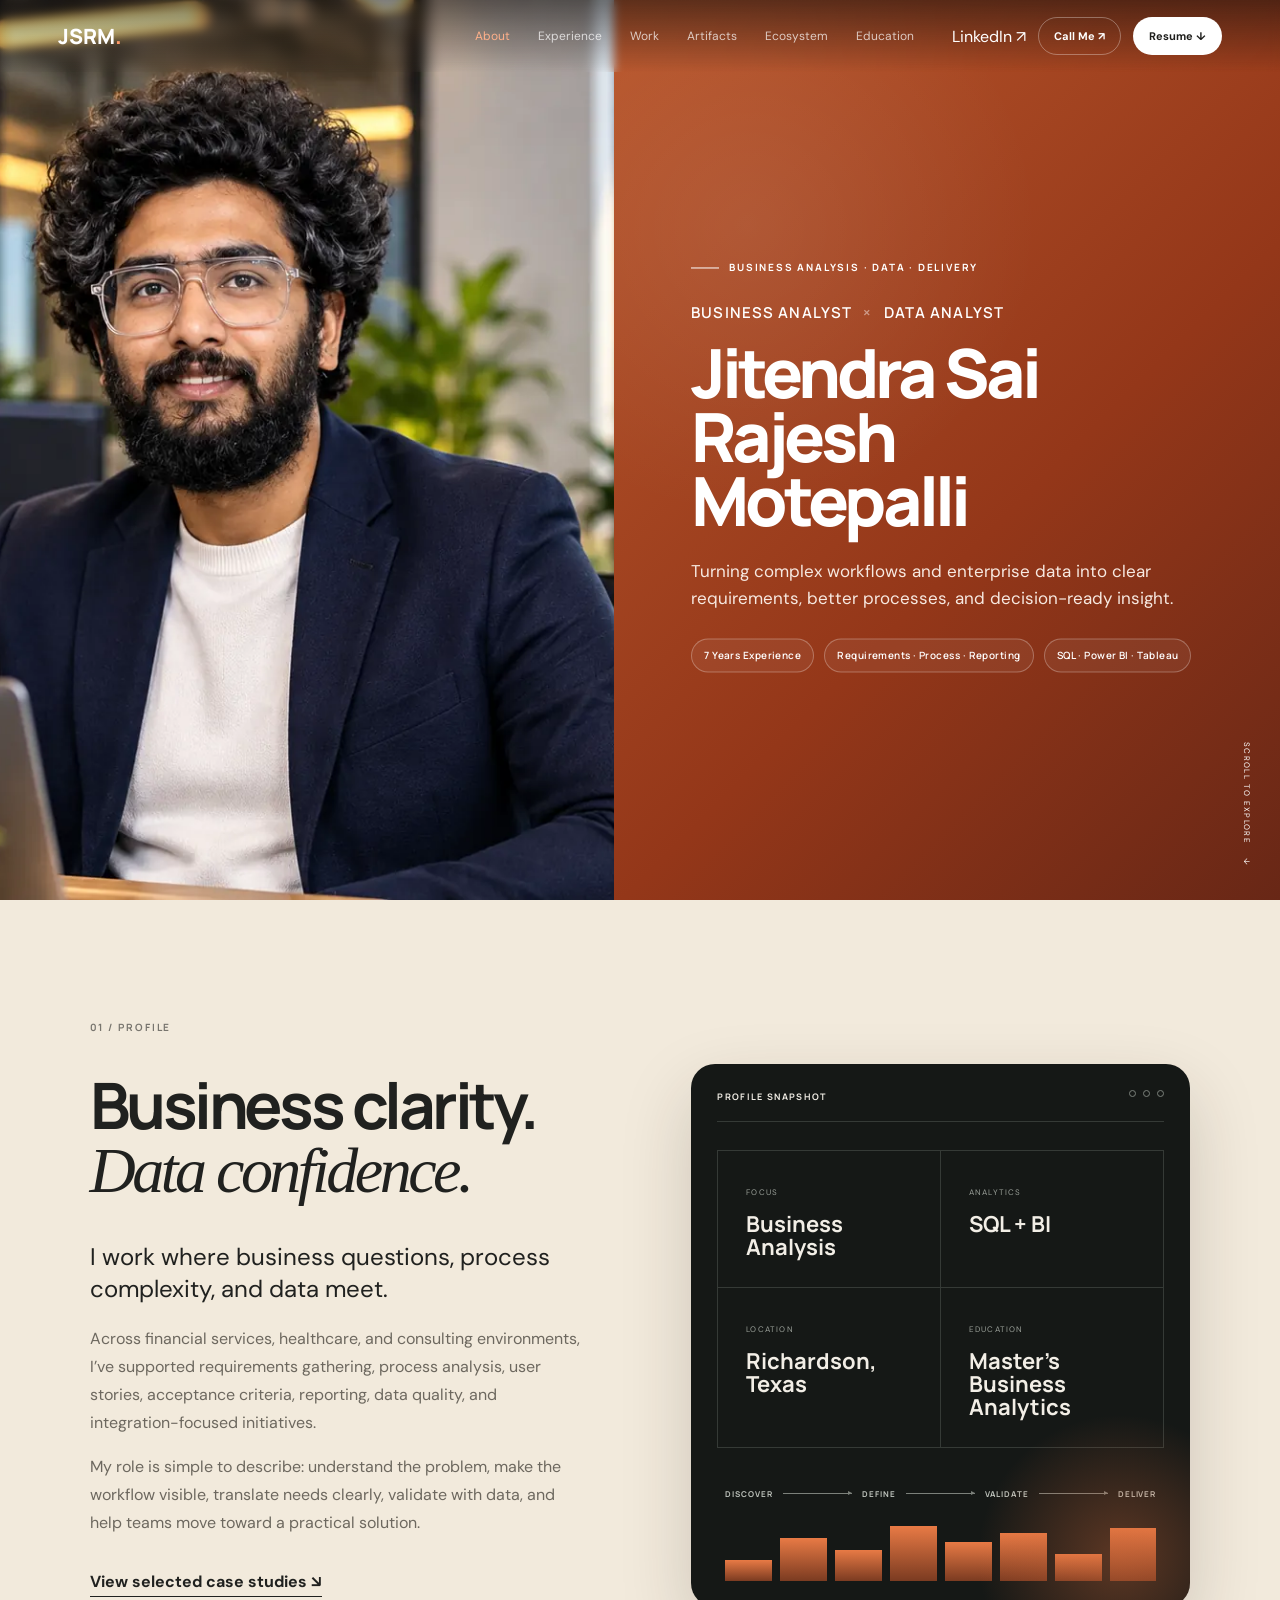
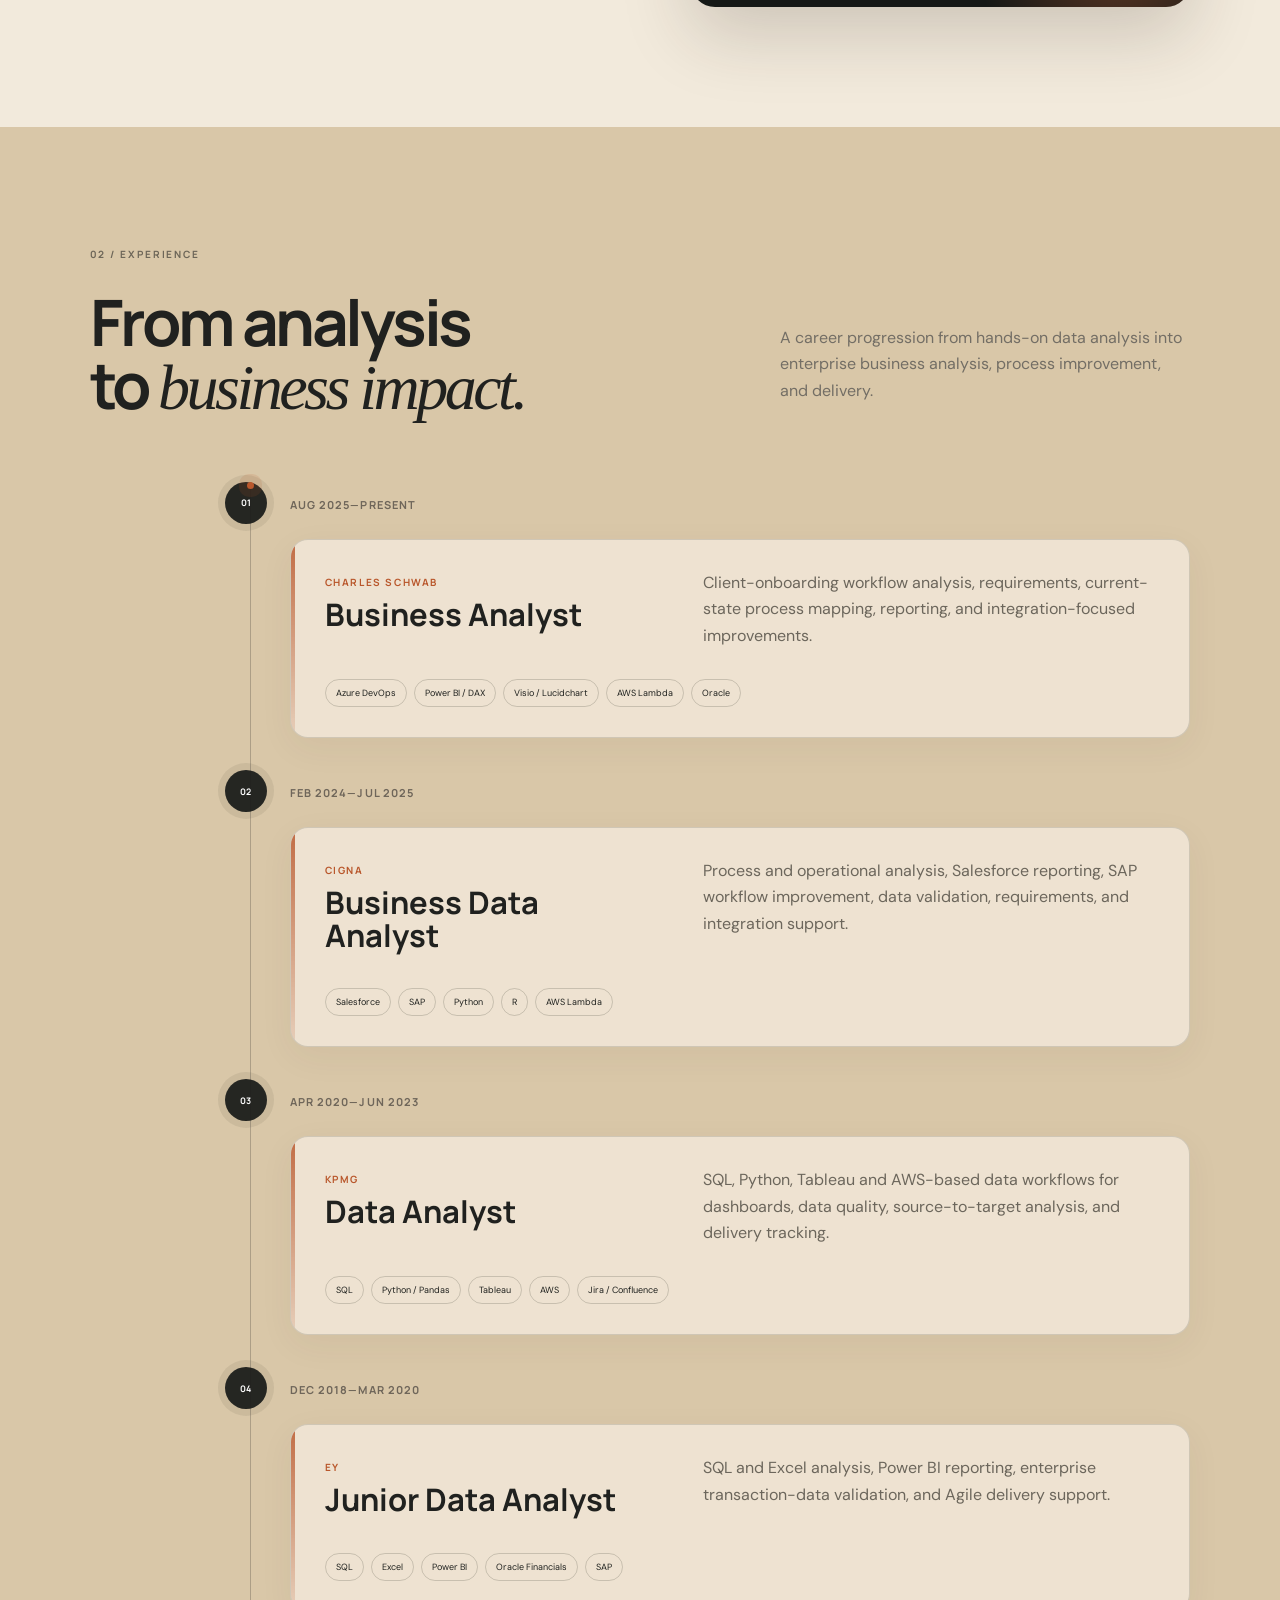
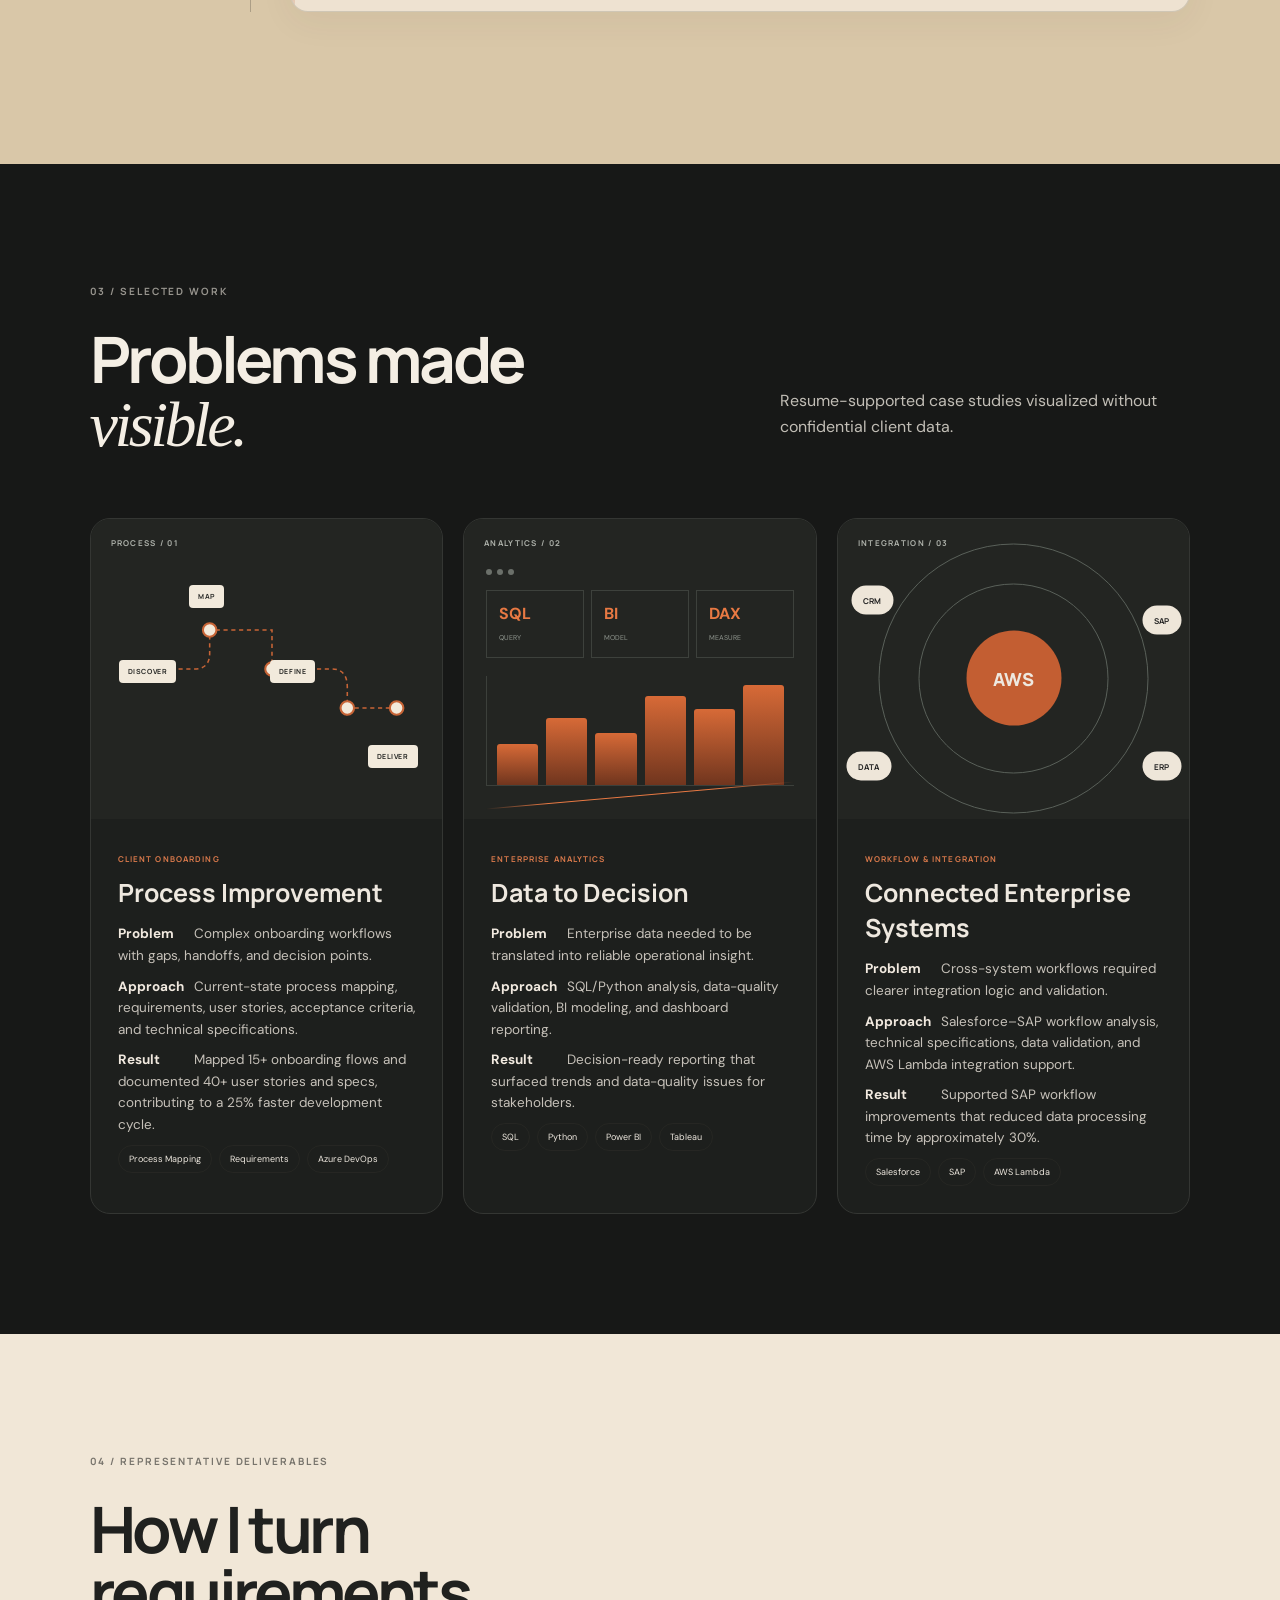
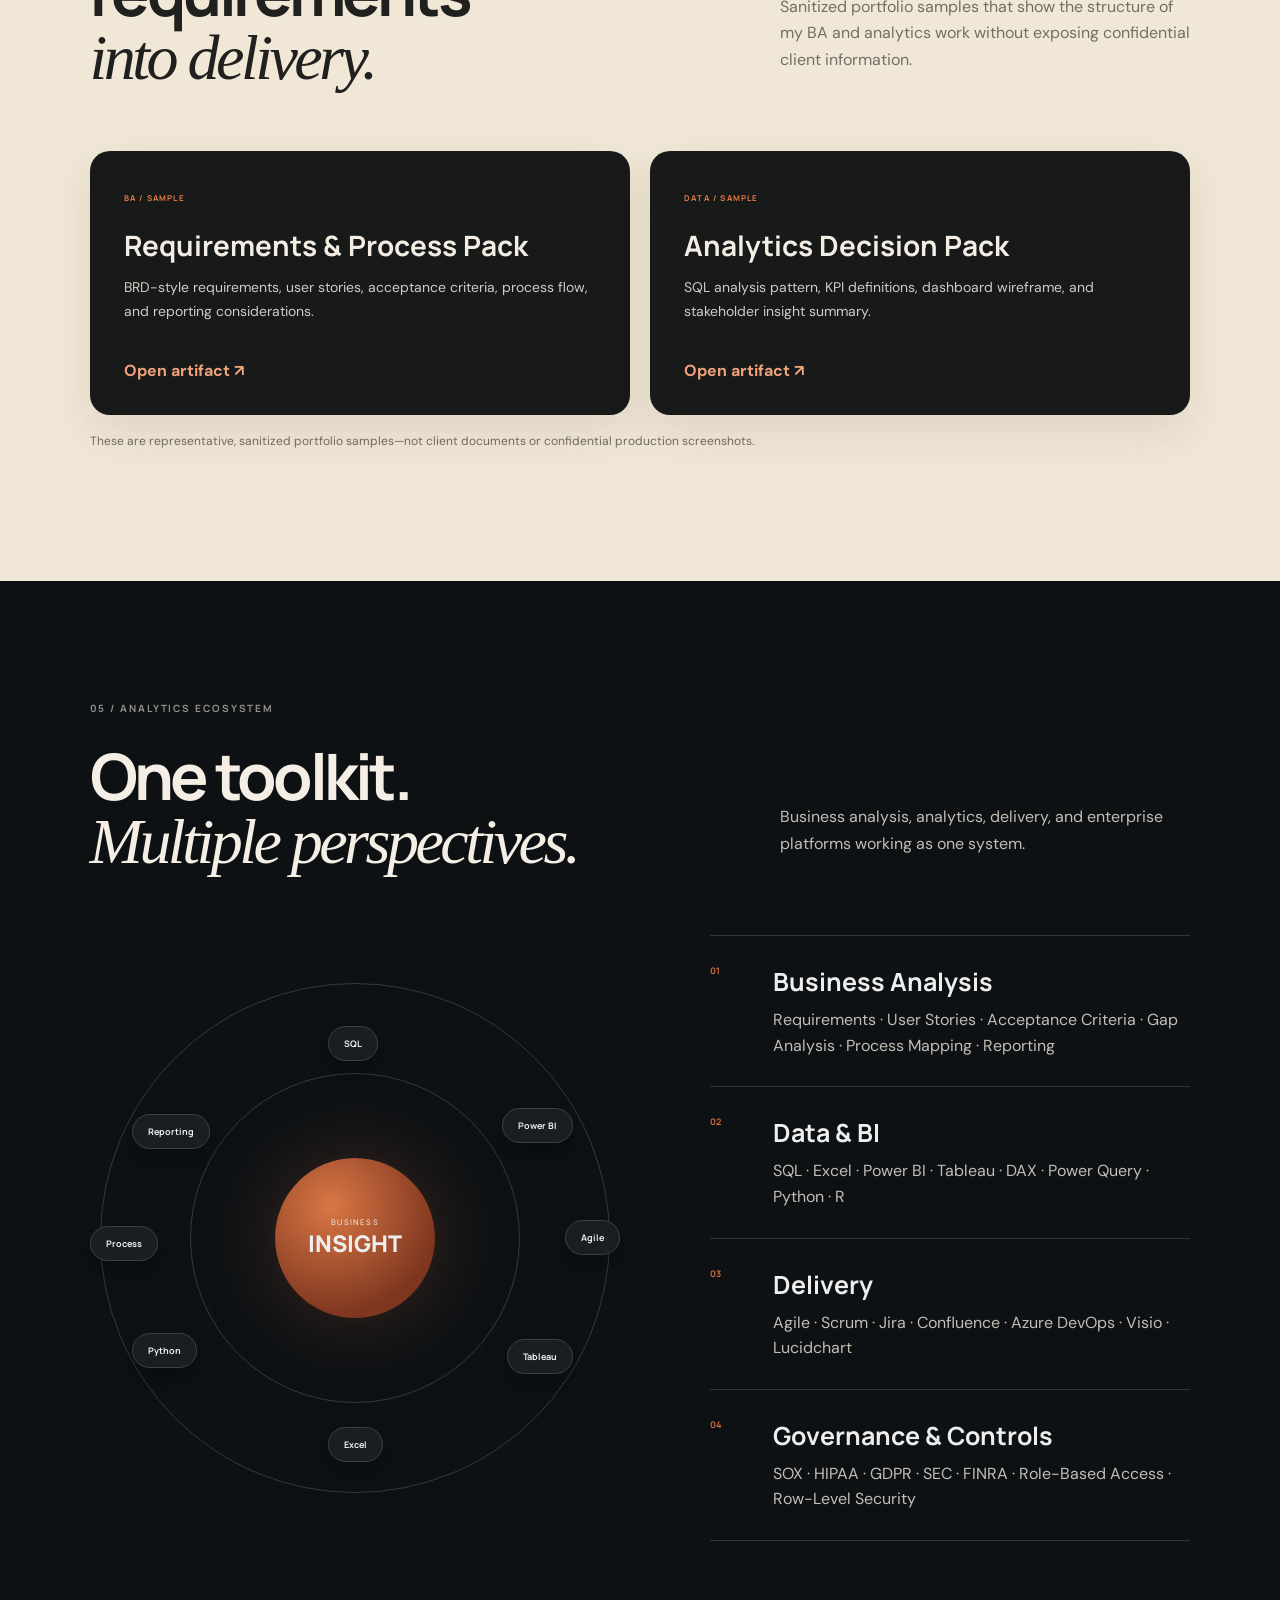
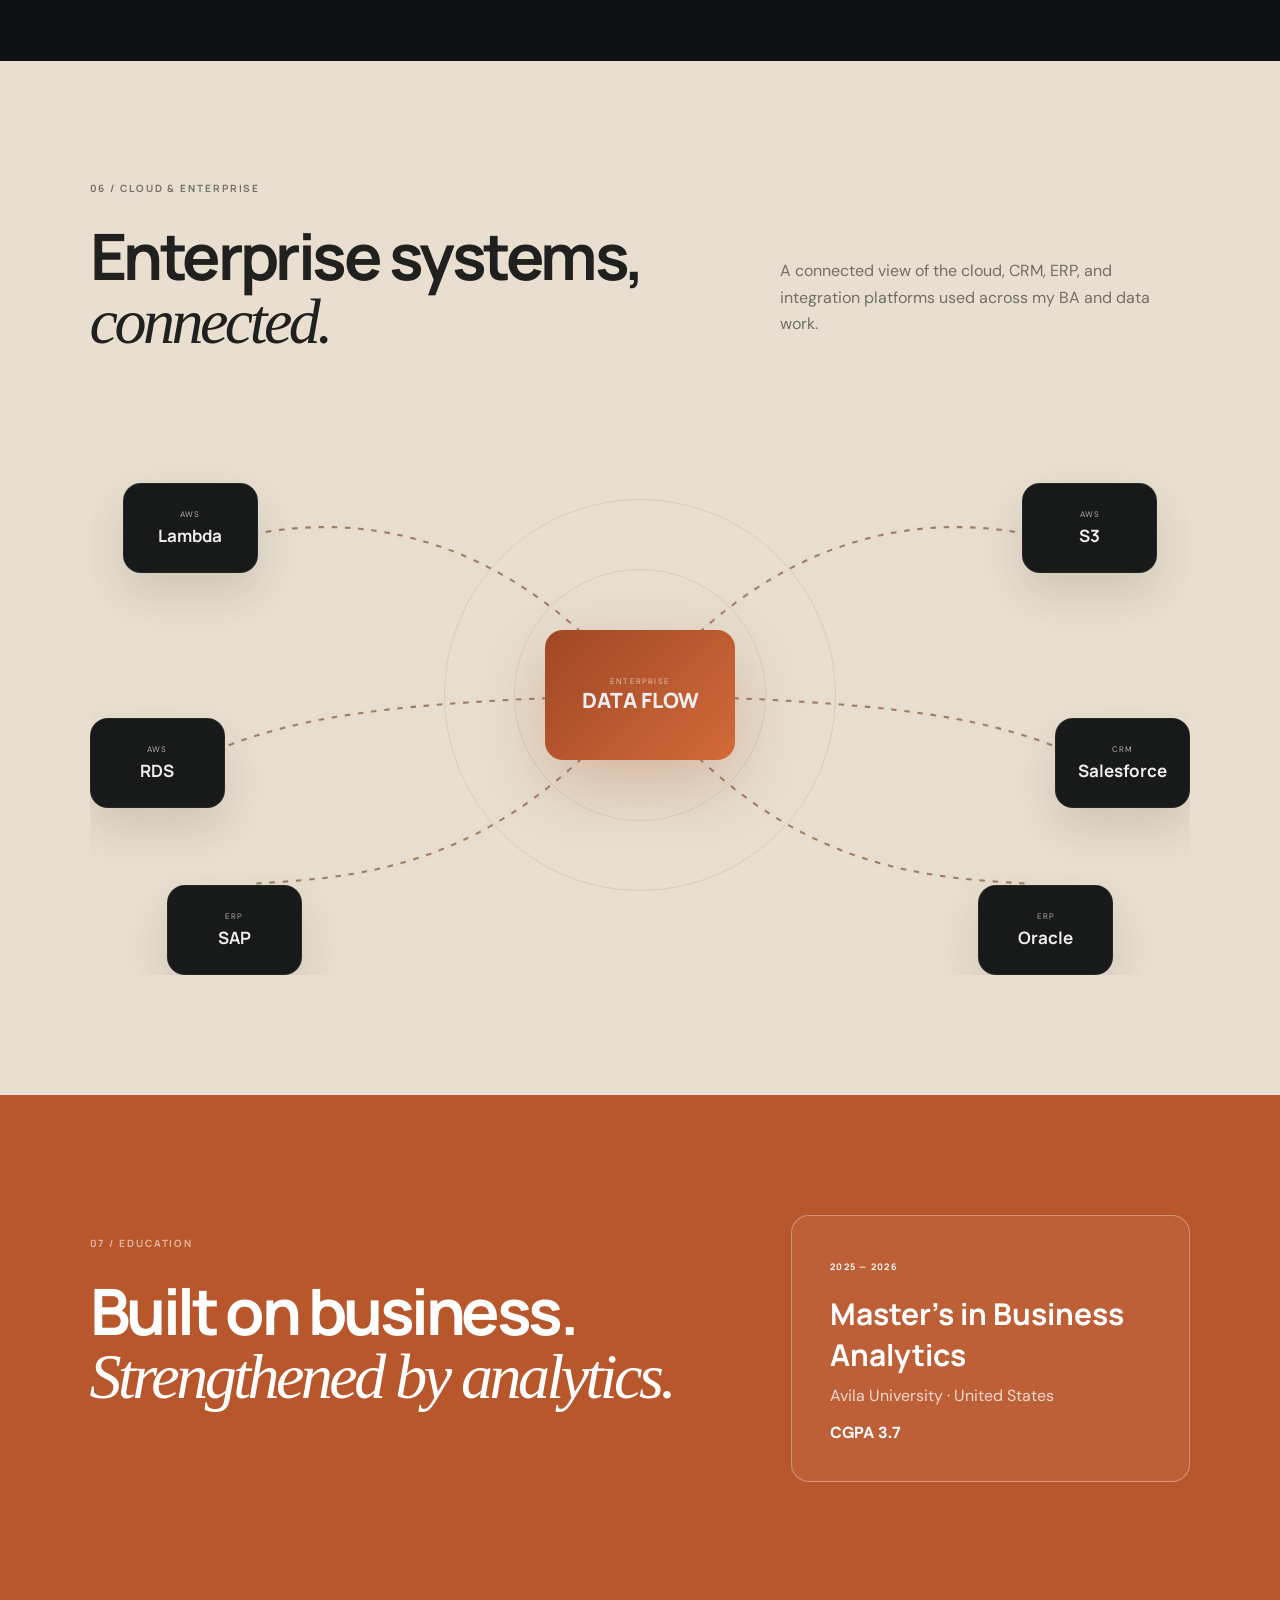
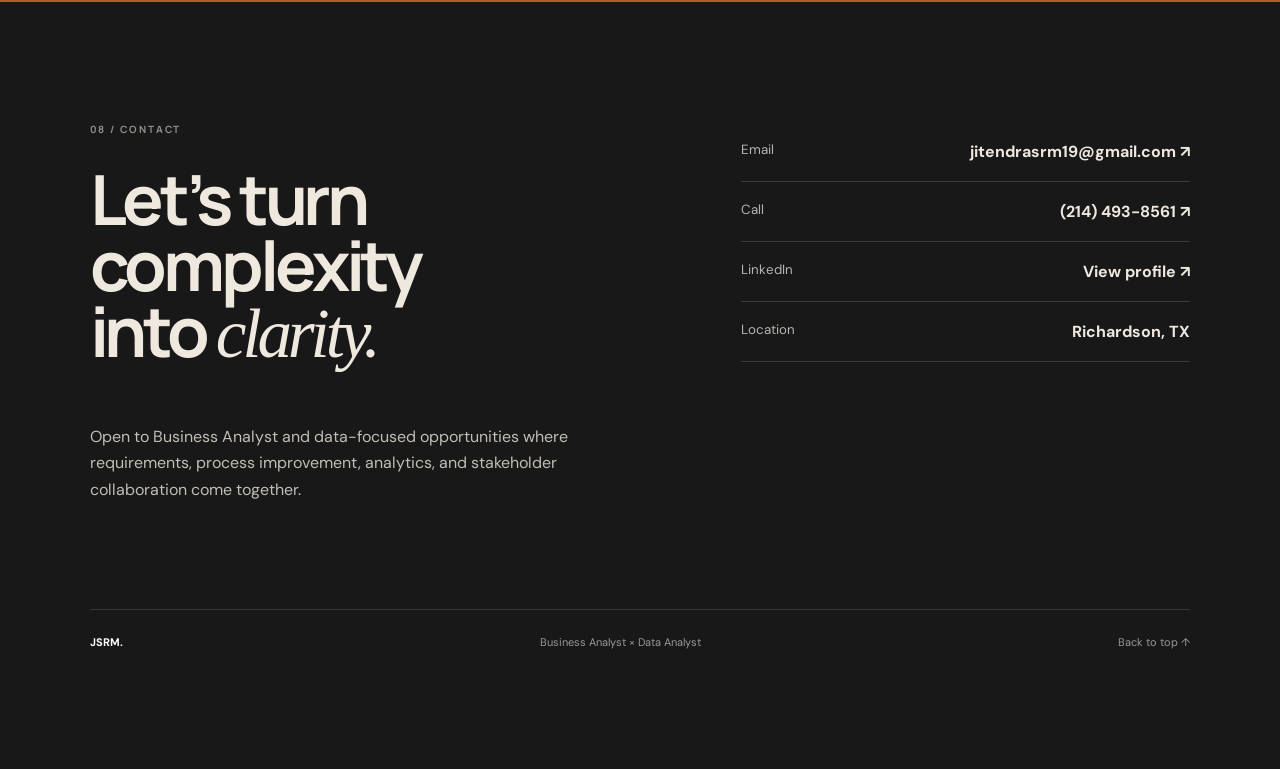
==== index.html @ 43ab3b0c "Add files via upload" ====
<!doctype html><html lang="en"><head><script>document.documentElement.classList.add('js')</script><meta charset="utf-8"><meta name="viewport" content="width=device-width,initial-scale=1"><title>Jitendra Sai Rajesh Motepalli | Business Analyst & Data Analyst</title><meta name="description" content="Portfolio of Jitendra Sai Rajesh Motepalli — Business Analyst and Data Analyst with 7 years across requirements, process improvement, SQL, Power BI and Tableau."><link rel="stylesheet" href="style.css">
  <meta property="og:title" content="Jitendra Sai Rajesh Motepalli | Business Analyst">
  <meta property="og:description" content="Business Analyst and Data Analyst: requirements, process improvement, SQL, Power BI, Tableau.">
  <meta property="og:image" content="hero.webp">
  <meta property="og:type" content="website">
  <meta name="twitter:card" content="summary_large_image">
  <meta name="twitter:title" content="Jitendra Sai Rajesh Motepalli | Business Analyst">
  <meta name="twitter:description" content="Business Analyst and Data Analyst: requirements, process improvement, SQL, Power BI, Tableau.">
  <meta name="twitter:image" content="hero.webp">
</head><body>
<div class="cursor-glow" aria-hidden="true"></div>
<header class="nav"><a class="brand" href="#home">JSRM<span>.</span></a><nav><a href="#about">About</a><a href="#experience">Experience</a><a href="#projects">Work</a><a href="#artifacts">Artifacts</a><a href="#ecosystem">Ecosystem</a><a href="#education">Education</a></nav><div class="nav-actions"><a class="linkedin-top" href="https://www.linkedin.com/in/jitendra-sai-rajesh-motepalli/" target="_blank" rel="noopener">LinkedIn ↗</a><a class="call" href="tel:+12144938561">Call Me ↗</a><a class="resume" href="Jitendra_Sai_Rajesh_Motepalli_Resume.pdf" download>Resume ↓</a></div></header>
<main>
<section id="home" class="hero">
  <div class="hero-photo" aria-hidden="true"></div>
  <div class="hero-panel" aria-hidden="true"></div>
  <div class="hero-content reveal">
    <div class="eyebrow"><i></i> BUSINESS ANALYSIS · DATA · DELIVERY</div>
    <p class="hero-role">Business Analyst <span>×</span> Data Analyst</p>
    <h1>Jitendra Sai Rajesh<br>Motepalli</h1>
    <p class="hero-intro">Turning complex workflows and enterprise data into clear requirements, better processes, and decision-ready insight.</p>
    <div class="hero-meta"><span>7 Years Experience</span><span>Requirements · Process · Reporting</span><span>SQL · Power BI · Tableau</span></div>
  </div>
  <div class="scroll-cue">SCROLL TO EXPLORE <span>↓</span></div>
</section>

<section id="about" class="about cream section-pad"><div class="section-kicker">01 / PROFILE</div><div class="about-grid">
 <div class="about-copy reveal"><h2>Business clarity.<br><em>Data confidence.</em></h2><p class="lead">I work where business questions, process complexity, and data meet.</p><p>Across financial services, healthcare, and consulting environments, I’ve supported requirements gathering, process analysis, user stories, acceptance criteria, reporting, data quality, and integration-focused initiatives.</p><p>My role is simple to describe: understand the problem, make the workflow visible, translate needs clearly, validate with data, and help teams move toward a practical solution.</p><a class="inline-link" href="#projects">View selected case studies ↘</a></div>
 <div class="profile-console reveal"><div class="console-top"><span>PROFILE SNAPSHOT</span><i></i><i></i><i></i></div><div class="console-grid"><div class="metric"><small>FOCUS</small><b>Business<br>Analysis</b></div><div class="metric"><small>ANALYTICS</small><b>SQL + BI</b></div><div class="metric"><small>LOCATION</small><b>Richardson,<br>Texas</b></div><div class="metric"><small>EDUCATION</small><b>Master’s<br>Business Analytics</b></div></div><div class="mini-flow"><span>DISCOVER</span><i></i><span>DEFINE</span><i></i><span>VALIDATE</span><i></i><span>DELIVER</span></div><div class="signal"><b></b><b></b><b></b><b></b><b></b><b></b><b></b><b></b></div></div>
 </div></section>

<section id="experience" class="experience sand section-pad"><div class="section-head reveal"><div><div class="section-kicker">02 / EXPERIENCE</div><h2>From analysis<br>to <em>business impact.</em></h2></div><p>A career progression from hands-on data analysis into enterprise business analysis, process improvement, and delivery.</p></div>
 <div class="journey"><div class="journey-line"><span class="pulse"></span></div>
 <article class="exp reveal"><div class="exp-dot">01</div><div class="exp-year">AUG 2025—PRESENT</div><div class="exp-card"><div><small>CHARLES SCHWAB</small><h3>Business Analyst</h3></div><p>Client-onboarding workflow analysis, requirements, current-state process mapping, reporting, and integration-focused improvements.</p><div class="tags"><span>Azure DevOps</span><span>Power BI / DAX</span><span>Visio / Lucidchart</span><span>AWS Lambda</span><span>Oracle</span></div></div></article>
 <article class="exp reveal"><div class="exp-dot">02</div><div class="exp-year">FEB 2024—JUL 2025</div><div class="exp-card"><div><small>CIGNA</small><h3>Business Data Analyst</h3></div><p>Process and operational analysis, Salesforce reporting, SAP workflow improvement, data validation, requirements, and integration support.</p><div class="tags"><span>Salesforce</span><span>SAP</span><span>Python</span><span>R</span><span>AWS Lambda</span></div></div></article>
 <article class="exp reveal"><div class="exp-dot">03</div><div class="exp-year">APR 2020—JUN 2023</div><div class="exp-card"><div><small>KPMG</small><h3>Data Analyst</h3></div><p>SQL, Python, Tableau and AWS-based data workflows for dashboards, data quality, source-to-target analysis, and delivery tracking.</p><div class="tags"><span>SQL</span><span>Python / Pandas</span><span>Tableau</span><span>AWS</span><span>Jira / Confluence</span></div></div></article>
 <article class="exp reveal"><div class="exp-dot">04</div><div class="exp-year">DEC 2018—MAR 2020</div><div class="exp-card"><div><small>EY</small><h3>Junior Data Analyst</h3></div><p>SQL and Excel analysis, Power BI reporting, enterprise transaction-data validation, and Agile delivery support.</p><div class="tags"><span>SQL</span><span>Excel</span><span>Power BI</span><span>Oracle Financials</span><span>SAP</span></div></div></article>
 </div></section>

<section id="projects" class="projects charcoal section-pad"><div class="section-head light reveal"><div><div class="section-kicker">03 / SELECTED WORK</div><h2>Problems made<br><em>visible.</em></h2></div><p>Resume-supported case studies visualized without confidential client data.</p></div>
 <div class="project-grid">
 <article class="project reveal"><div class="project-visual process-viz"><div class="viz-label">PROCESS / 01</div><svg viewBox="0 0 600 300" aria-hidden="true"><path class="path" d="M55 150 H160 Q190 150 190 120 V75 H310 V150 H425 Q455 150 455 185 V225 H550"/><circle cx="55" cy="150" r="13"/><circle cx="190" cy="75" r="13"/><circle cx="310" cy="150" r="13"/><circle cx="455" cy="225" r="13"/><circle cx="550" cy="225" r="13"/></svg><div class="viz-chip c1">DISCOVER</div><div class="viz-chip c2">MAP</div><div class="viz-chip c3">DEFINE</div><div class="viz-chip c4">DELIVER</div></div><div class="project-body"><small>CLIENT ONBOARDING</small><h3>Process Improvement</h3><div class="case-structure"><p><b>Problem</b> Complex onboarding workflows with gaps, handoffs, and decision points.</p><p><b>Approach</b> Current-state process mapping, requirements, user stories, acceptance criteria, and technical specifications.</p><p><b>Result</b> Mapped 15+ onboarding flows and documented 40+ user stories and specs, contributing to a 25% faster development cycle.</p></div><div class="tags"><span>Process Mapping</span><span>Requirements</span><span>Azure DevOps</span></div></div></article>
 <article class="project reveal"><div class="project-visual dashboard-viz"><div class="viz-label">ANALYTICS / 02</div><div class="dash-head"><i></i><i></i><i></i></div><div class="dash-kpis"><span><b>SQL</b><small>QUERY</small></span><span><b>BI</b><small>MODEL</small></span><span><b>DAX</b><small>MEASURE</small></span></div><div class="chart"><b style="--h:38%"></b><b style="--h:62%"></b><b style="--h:48%"></b><b style="--h:82%"></b><b style="--h:70%"></b><b style="--h:92%"></b></div><div class="spark"><i></i></div></div><div class="project-body"><small>ENTERPRISE ANALYTICS</small><h3>Data to Decision</h3><div class="case-structure"><p><b>Problem</b> Enterprise data needed to be translated into reliable operational insight.</p><p><b>Approach</b> SQL/Python analysis, data-quality validation, BI modeling, and dashboard reporting.</p><p><b>Result</b> Decision-ready reporting that surfaced trends and data-quality issues for stakeholders.</p></div><div class="tags"><span>SQL</span><span>Python</span><span>Power BI</span><span>Tableau</span></div></div></article>
 <article class="project reveal"><div class="project-visual integration-viz"><div class="viz-label">INTEGRATION / 03</div><div class="hub"><b>AWS</b><span class="node n1">CRM</span><span class="node n2">SAP</span><span class="node n3">DATA</span><span class="node n4">ERP</span><i class="ring r1"></i><i class="ring r2"></i></div></div><div class="project-body"><small>WORKFLOW & INTEGRATION</small><h3>Connected Enterprise Systems</h3><div class="case-structure"><p><b>Problem</b> Cross-system workflows required clearer integration logic and validation.</p><p><b>Approach</b> Salesforce–SAP workflow analysis, technical specifications, data validation, and AWS Lambda integration support.</p><p><b>Result</b> Supported SAP workflow improvements that reduced data processing time by approximately 30%.</p></div><div class="tags"><span>Salesforce</span><span>SAP</span><span>AWS Lambda</span></div></div></article>
 </div></section>

<section id="artifacts" class="artifacts cream section-pad"><div class="section-head reveal"><div><div class="section-kicker">04 / REPRESENTATIVE DELIVERABLES</div><h2>How I turn requirements<br><em>into delivery.</em></h2></div><p>Sanitized portfolio samples that show the structure of my BA and analytics work without exposing confidential client information.</p></div><div class="artifact-grid"><a class="artifact-card reveal" href="artifacts/ba-deliverables.html"><span>BA / SAMPLE</span><h3>Requirements & Process Pack</h3><p>BRD-style requirements, user stories, acceptance criteria, process flow, and reporting considerations.</p><b>Open artifact ↗</b></a><a class="artifact-card reveal" href="artifacts/analytics-deliverable.html"><span>DATA / SAMPLE</span><h3>Analytics Decision Pack</h3><p>SQL analysis pattern, KPI definitions, dashboard wireframe, and stakeholder insight summary.</p><b>Open artifact ↗</b></a></div><p class="artifact-note reveal">These are representative, sanitized portfolio samples—not client documents or confidential production screenshots.</p></section>
<section id="ecosystem" class="ecosystem ink section-pad"><div class="section-head light reveal"><div><div class="section-kicker">05 / ANALYTICS ECOSYSTEM</div><h2>One toolkit.<br><em>Multiple perspectives.</em></h2></div><p>Business analysis, analytics, delivery, and enterprise platforms working as one system.</p></div>
 <div class="ecosystem-grid"><div class="skill-orbit reveal"><div class="core"><small>BUSINESS</small><b>INSIGHT</b></div><div class="orbit-ring ring-one"></div><div class="orbit-ring ring-two"></div><span class="orb o1">SQL</span><span class="orb o2">Power BI</span><span class="orb o3">Tableau</span><span class="orb o4">Excel</span><span class="orb o5">Python</span><span class="orb o6">Reporting</span><span class="orb o7">Agile</span><span class="orb o8">Process</span></div>
 <div class="capability-stack reveal"><article><span>01</span><div><h3>Business Analysis</h3><p>Requirements · User Stories · Acceptance Criteria · Gap Analysis · Process Mapping · Reporting</p></div></article><article><span>02</span><div><h3>Data & BI</h3><p>SQL · Excel · Power BI · Tableau · DAX · Power Query · Python · R</p></div></article><article><span>03</span><div><h3>Delivery</h3><p>Agile · Scrum · Jira · Confluence · Azure DevOps · Visio · Lucidchart</p></div></article><article><span>04</span><div><h3>Governance & Controls</h3><p>SOX · HIPAA · GDPR · SEC · FINRA · Role-Based Access · Row-Level Security</p></div></article></div></div>
 </section>

<section class="cloud section-pad"><div class="section-head reveal"><div><div class="section-kicker">06 / CLOUD & ENTERPRISE</div><h2>Enterprise systems,<br><em>connected.</em></h2></div><p>A connected view of the cloud, CRM, ERP, and integration platforms used across my BA and data work.</p></div><div class="cloud-map reveal"><div class="cloud-core"><span>ENTERPRISE</span><b>DATA FLOW</b></div><div class="cloud-node cn1"><small>AWS</small><b>Lambda</b></div><div class="cloud-node cn2"><small>AWS</small><b>S3</b></div><div class="cloud-node cn3"><small>AWS</small><b>RDS</b></div><div class="cloud-node cn4"><small>CRM</small><b>Salesforce</b></div><div class="cloud-node cn5"><small>ERP</small><b>SAP</b></div><div class="cloud-node cn6"><small>ERP</small><b>Oracle</b></div><svg viewBox="0 0 1000 430" preserveAspectRatio="none"><path d="M500 215 C370 80 220 70 110 100"/><path d="M500 215 C630 80 780 70 890 100"/><path d="M500 215 C280 220 170 230 85 270"/><path d="M500 215 C720 220 830 230 915 270"/><path d="M500 215 C370 350 245 355 145 360"/><path d="M500 215 C630 350 755 355 855 360"/></svg></div></section>

<section id="education" class="education rust section-pad"><div class="edu-grid reveal"><div><div class="section-kicker">07 / EDUCATION</div><h2>Built on business.<br><em>Strengthened by analytics.</em></h2></div><div class="edu-card"><span>2025 — 2026</span><h3>Master’s in Business Analytics</h3><p>Avila University · United States</p><b>CGPA 3.7</b></div></div></section>
<section id="contact" class="contact charcoal section-pad"><div class="contact-grid reveal"><div><div class="section-kicker">08 / CONTACT</div><h2>Let’s turn complexity<br>into <em>clarity.</em></h2><p>Open to Business Analyst and data-focused opportunities where requirements, process improvement, analytics, and stakeholder collaboration come together.</p></div><div class="contact-links"><a href="mailto:jitendrasrm19@gmail.com"><small>Email</small><span>jitendrasrm19@gmail.com ↗</span></a><a href="tel:+12144938561"><small>Call</small><span>(214) 493-8561 ↗</span></a><a href="https://www.linkedin.com/in/jitendra-sai-rajesh-motepalli/" target="_blank" rel="noopener"><small>LinkedIn</small><span>View profile ↗</span></a><div><small>Location</small><span>Richardson, TX</span></div></div></div><footer><b>JSRM.</b><span>Business Analyst × Data Analyst</span><a href="#home">Back to top ↑</a></footer></section>
</main><script src="script.js"></script></body></html>
---- style.css ----
@import url('https://fonts.googleapis.com/css2?family=DM+Sans:wght@400;500;600;700&family=Manrope:wght@400;500;600;700;800&display=swap');
:root{--rust:#b9572c;--rust2:#d36a3a;--cream:#f2eadc;--sand:#d9c7a8;--char:#171817;--ink:#0d1114;--text:#20211f;--muted:#6f6b64;--line:rgba(32,33,31,.18);--mx:50vw;--my:50vh;--sy:0px}*{box-sizing:border-box}html{scroll-behavior:smooth}body{margin:0;font-family:'DM Sans',sans-serif;background:var(--cream);color:var(--text);overflow-x:hidden}a{color:inherit;text-decoration:none}h1,h2,h3,p{margin-top:0}em{font-family:Georgia,serif;font-weight:400}.nav{position:fixed;z-index:100;left:0;right:0;top:0;height:72px;padding:0 4.5vw;display:flex;align-items:center;gap:38px;color:#fff;background:linear-gradient(180deg,rgba(10,10,10,.52),transparent);backdrop-filter:blur(5px)}.brand{font:800 21px Manrope}.brand span{color:#ff9a69}.nav nav{display:flex;gap:28px;margin-left:auto}.nav nav a{font-size:12px;opacity:.72;transition:.25s}.nav nav a:hover,.nav nav a.active{opacity:1;color:#ffb08a}.nav-actions{display:flex;align-items:center;gap:12px}.call,.resume{font-size:11px;font-weight:700;padding:11px 15px;border:1px solid rgba(255,255,255,.32);border-radius:99px}.resume{background:#fff;color:#1d1d1b}.section-pad{padding:120px 7vw}.section-kicker{font:700 10px Manrope;letter-spacing:.19em;margin-bottom:30px;opacity:.58}.section-head{display:flex;justify-content:space-between;align-items:flex-end;gap:40px;margin-bottom:62px}.section-head h2,.about h2{font:700 clamp(42px,5vw,76px)/.98 Manrope;letter-spacing:-.055em;margin:0}.section-head>p{max-width:410px;color:#736e65;line-height:1.65}.section-head.light{color:#f4eee4}.section-head.light>p{color:#a9a49d}.reveal{opacity:1;transform:none}.js .reveal{opacity:0;transform:translateY(32px);transition:opacity .8s ease,transform .8s cubic-bezier(.2,.7,.2,1)}.js .reveal.show{opacity:1;transform:none}
.hero{min-height:100vh;position:relative;color:#fff;display:flex;align-items:center;overflow:hidden;background:#2a1710}.hero-bg{position:absolute;inset:0;background:url('hero.webp') center 23%/cover no-repeat;transform:scale(1.035) translateY(calc(var(--sy)*.035));will-change:transform}.hero-overlay{position:absolute;inset:0;background:linear-gradient(90deg,rgba(91,37,16,.93) 0%,rgba(167,73,35,.72) 37%,rgba(23,20,18,.14) 70%,rgba(15,15,14,.18) 100%),linear-gradient(0deg,rgba(17,14,12,.72),transparent 52%)}.grid-lines{position:absolute;inset:0;opacity:.15;background-image:linear-gradient(rgba(255,255,255,.22) 1px,transparent 1px),linear-gradient(90deg,rgba(255,255,255,.22) 1px,transparent 1px);background-size:80px 80px;mask-image:linear-gradient(90deg,#000,transparent 72%)}.hero-content{position:relative;z-index:3;width:min(900px,72vw);margin-left:7vw;padding-top:54px}.eyebrow{font:700 10px Manrope;letter-spacing:.18em;display:flex;align-items:center;gap:10px;margin-bottom:30px}.eyebrow i{width:28px;height:1px;background:#fff}.hero-role{font:600 14px Manrope;letter-spacing:.08em;text-transform:uppercase;margin-bottom:13px}.hero-role span{opacity:.45;margin:0 7px}.hero h1{font:800 clamp(64px,7.4vw,132px)/.84 Manrope;letter-spacing:-.07em;margin:0 0 28px;text-shadow:0 15px 50px rgba(0,0,0,.22)}.hero h1 em{color:#ffd7bf}.hero-intro{max-width:660px;font-size:17px;line-height:1.6;color:#f4e8df}.hero-proof{position:absolute;z-index:5;left:7vw;bottom:38px;display:flex;gap:0;border-top:1px solid rgba(255,255,255,.28)}.hero-proof>div{min-width:185px;padding:17px 26px 0 0;margin-right:28px;border-right:1px solid rgba(255,255,255,.18)}.hero-proof strong{font:700 29px Manrope;display:block}.hero-proof small{font-size:8px;letter-spacing:.12em;opacity:.7}.scroll-cue{position:absolute;right:4vw;bottom:38px;font-size:8px;letter-spacing:.17em;z-index:5;writing-mode:vertical-rl}.scroll-cue span{margin-top:10px}.data-orbit{position:absolute;z-index:2;border:1px solid rgba(255,255,255,.22);border-radius:50%;animation:spin 18s linear infinite}.data-orbit span{position:absolute;left:50%;top:50%;transform:translate(-50%,-50%);font:700 10px Manrope;letter-spacing:.16em}.data-orbit i{position:absolute;width:7px;height:7px;background:#fff;border-radius:50%;box-shadow:0 0 18px #fff}.orbit-a{width:250px;height:250px;right:5vw;top:19%}.orbit-a i:nth-of-type(1){left:22px;top:70px}.orbit-a i:nth-of-type(2){right:25px;bottom:56px}.orbit-a i:nth-of-type(3){left:120px;top:-4px}.orbit-b{width:130px;height:130px;right:18vw;bottom:17%;animation-direction:reverse;animation-duration:12s}.orbit-b i:nth-of-type(1){left:-3px;top:62px}.orbit-b i:nth-of-type(2){right:8px;top:20px}@keyframes spin{to{transform:rotate(360deg)}}
.cream{background:var(--cream)}.about-grid{display:grid;grid-template-columns:1fr 1fr;gap:8vw;align-items:center}.about-copy .lead{font-size:24px;line-height:1.35;margin:38px 0 20px}.about-copy>p:not(.lead){color:#6d685f;line-height:1.75;max-width:670px}.inline-link{display:inline-block;margin-top:18px;border-bottom:1px solid;padding-bottom:4px;font-weight:700}.profile-console{background:#151816;color:#f2eee6;border-radius:24px;padding:26px;min-height:500px;position:relative;overflow:hidden;box-shadow:0 28px 70px rgba(44,35,25,.18)}.profile-console:after{content:"";position:absolute;width:300px;height:300px;border-radius:50%;background:radial-gradient(circle,rgba(211,106,58,.38),transparent 67%);right:-80px;bottom:-100px}.console-top{display:flex;gap:7px;font:700 9px Manrope;letter-spacing:.15em;border-bottom:1px solid #353a36;padding-bottom:18px}.console-top span{margin-right:auto}.console-top i{width:7px;height:7px;border:1px solid #7b817b;border-radius:50%}.console-grid{display:grid;grid-template-columns:1fr 1fr;margin-top:28px;border:1px solid #353a36}.metric{padding:28px;border-right:1px solid #353a36;border-bottom:1px solid #353a36;min-height:125px}.metric:nth-child(even){border-right:0}.metric:nth-child(n+3){border-bottom:0}.metric small{font-size:8px;letter-spacing:.15em;color:#999f98}.metric b{display:block;font:700 22px/1.05 Manrope;margin-top:13px}.mini-flow{display:flex;align-items:center;justify-content:space-between;margin:40px 8px 20px;font:700 8px Manrope;letter-spacing:.12em;color:#bfc4bd}.mini-flow i{height:1px;background:#7c817b;flex:1;margin:0 10px;position:relative}.mini-flow i:after{content:"";position:absolute;right:0;top:-2px;border-left:4px solid #7c817b;border-top:2px solid transparent;border-bottom:2px solid transparent}.signal{height:62px;display:flex;align-items:flex-end;gap:8px;padding:0 8px}.signal b{width:100%;height:var(--h);background:linear-gradient(#e87a45,#7b3b21);animation:signal 2.5s ease-in-out infinite alternate}.signal b:nth-child(1){--h:35%}.signal b:nth-child(2){--h:70%;animation-delay:.2s}.signal b:nth-child(3){--h:50%;animation-delay:.4s}.signal b:nth-child(4){--h:90%;animation-delay:.1s}.signal b:nth-child(5){--h:64%;animation-delay:.6s}.signal b:nth-child(6){--h:78%;animation-delay:.3s}.signal b:nth-child(7){--h:45%;animation-delay:.5s}.signal b:nth-child(8){--h:86%;animation-delay:.7s}@keyframes signal{to{height:calc(var(--h) - 15%)}}
.sand{background:var(--sand)}.journey{position:relative;max-width:1120px;margin:auto}.journey-line{position:absolute;left:160px;top:0;bottom:0;width:1px;background:rgba(32,33,31,.24)}.pulse{position:sticky;top:100px;display:block;width:7px;height:7px;border-radius:50%;background:var(--rust);box-shadow:0 0 0 8px rgba(185,87,44,.13);margin-left:-3px}.exp{display:grid;grid-template-columns:120px 50px 1fr;gap:15px;align-items:start;margin-bottom:32px}.exp-dot{width:42px;height:42px;border-radius:50%;background:#252622;color:#fff;display:grid;place-items:center;font:700 9px Manrope;grid-column:2}.exp-year{font:700 10px Manrope;letter-spacing:.1em;padding-top:15px}.exp-card{grid-column:3;background:rgba(245,238,225,.72);border:1px solid rgba(54,49,42,.12);border-radius:18px;padding:30px 34px;display:grid;grid-template-columns:1fr 1.3fr;gap:30px;transition:.3s}.exp-card:hover{transform:translateX(8px);background:#f4ead9;box-shadow:0 20px 50px rgba(69,54,35,.12)}.exp-card small{font:700 9px Manrope;letter-spacing:.13em;color:var(--rust)}.exp-card h3{font:700 30px Manrope;margin:7px 0}.exp-card p{color:#6c665c;line-height:1.65;margin:0}.tags{display:flex;gap:7px;flex-wrap:wrap;grid-column:1/-1}.tags span{font-size:9px;padding:7px 10px;border:1px solid rgba(70,65,58,.22);border-radius:99px}
.charcoal{background:var(--char);color:#eee8df}.project-grid{display:grid;grid-template-columns:repeat(3,1fr);gap:20px}.project{border:1px solid #343633;background:#1d1f1d;border-radius:20px;overflow:hidden;transition:.35s}.project:hover{transform:translateY(-9px);box-shadow:0 30px 80px rgba(0,0,0,.28)}.project-visual{height:300px;position:relative;overflow:hidden;background:#232522}.viz-label{position:absolute;left:20px;top:18px;font:700 8px Manrope;letter-spacing:.16em;color:#aeb2ab;z-index:3}.process-viz svg{position:absolute;inset:35px 20px 0;width:calc(100% - 40px);height:230px}.process-viz .path{fill:none;stroke:#c76436;stroke-width:3;stroke-dasharray:8 7;animation:dash 12s linear infinite}.process-viz circle{fill:#f3e9da;stroke:#c76436;stroke-width:4}@keyframes dash{to{stroke-dashoffset:-200}}.viz-chip{position:absolute;font:700 7px Manrope;letter-spacing:.08em;background:#f2eadc;color:#292a27;padding:7px 9px;border-radius:4px}.c1{left:8%;top:47%}.c2{left:28%;top:22%}.c3{left:51%;top:47%}.c4{right:7%;bottom:17%}.dashboard-viz{padding:50px 22px 20px}.dash-head{display:flex;gap:5px}.dash-head i{width:6px;height:6px;border-radius:50%;background:#6b706a}.dash-kpis{display:grid;grid-template-columns:repeat(3,1fr);gap:7px;margin-top:15px}.dash-kpis span{border:1px solid #3d413c;padding:12px}.dash-kpis b{display:block;color:#e87943}.dash-kpis small{font-size:7px;color:#8f958e}.chart{height:110px;display:flex;align-items:flex-end;gap:8px;border-left:1px solid #3c403b;border-bottom:1px solid #3c403b;margin-top:18px;padding:0 10px}.chart b{height:var(--h);flex:1;background:linear-gradient(#d76a37,#70351e);border-radius:3px 3px 0 0;animation:bars 2.4s ease-in-out infinite alternate}.chart b:nth-child(2n){animation-delay:.3s}@keyframes bars{to{height:calc(var(--h) - 13%)}}.spark{height:20px;position:relative}.spark i{position:absolute;left:0;right:0;top:9px;height:1px;background:linear-gradient(90deg,transparent,#e87943 20%,#e87943 75%,transparent);transform:skewY(-5deg)}.hub{position:absolute;left:50%;top:53%;width:95px;height:95px;transform:translate(-50%,-50%);border-radius:50%;background:#c35e32;display:grid;place-items:center}.hub>b{font:800 18px Manrope}.ring{position:absolute;border:1px solid #596059;border-radius:50%;left:50%;top:50%;transform:translate(-50%,-50%);animation:spin 18s linear infinite}.r1{width:190px;height:190px}.r2{width:270px;height:270px;animation-direction:reverse}.node{position:absolute;background:#eee6d9;color:#222;padding:9px 12px;border-radius:99px;font:700 8px Manrope;z-index:2}.n1{left:-115px;top:-45px}.n2{right:-120px;top:-25px}.n3{left:-120px;bottom:-55px}.n4{right:-120px;bottom:-55px}.project-body{padding:27px}.project-body>small{font:700 8px Manrope;letter-spacing:.14em;color:#d9794b}.project-body h3{font:700 25px Manrope;margin:8px 0 13px}.project-body p{color:#aaa69f;line-height:1.6;font-size:13px}
.ink{background:var(--ink);color:#eee}.ecosystem-grid{display:grid;grid-template-columns:1.05fr .95fr;gap:7vw;align-items:center}.skill-orbit{height:590px;position:relative;display:grid;place-items:center}.core{width:160px;height:160px;border-radius:50%;background:radial-gradient(circle at 35% 30%,#d97745,#7e361f 72%);display:grid;place-content:center;text-align:center;box-shadow:0 0 80px rgba(211,106,58,.25);z-index:2}.core small{font-size:8px;letter-spacing:.15em}.core b{font:800 23px Manrope}.orbit-ring{position:absolute;border:1px solid #343b3e;border-radius:50%;animation:spin 28s linear infinite}.ring-one{width:330px;height:330px}.ring-two{width:510px;height:510px;animation-direction:reverse;animation-duration:38s}.orb{position:absolute;background:#181e21;border:1px solid #3a4245;border-radius:99px;padding:10px 15px;font:700 9px Manrope;box-shadow:0 10px 25px rgba(0,0,0,.3)}.o1{top:14%;left:45%}.o2{top:28%;right:9%}.o3{bottom:27%;right:9%}.o4{bottom:12%;left:45%}.o5{bottom:28%;left:8%}.o6{top:29%;left:8%}.o7{top:47%;right:0}.o8{top:48%;left:0}.capability-stack article{display:grid;grid-template-columns:45px 1fr;gap:18px;padding:28px 0;border-top:1px solid #31383a}.capability-stack article:last-child{border-bottom:1px solid #31383a}.capability-stack span{font:700 9px Manrope;color:#d36a3a}.capability-stack h3{font:700 25px Manrope;margin:0 0 8px}.capability-stack p{color:#959b9d;line-height:1.6;margin:0}
.cloud{background:#e8dfd0}.cloud-map{height:520px;max-width:1150px;margin:auto;position:relative}.cloud-map svg{position:absolute;inset:0;width:100%;height:100%}.cloud-map path{fill:none;stroke:#a99b86;stroke-width:1.2;stroke-dasharray:5 7;animation:dash 18s linear infinite}.cloud-core,.cloud-node{position:absolute;z-index:2;border-radius:18px;background:#171a18;color:#eee;display:grid;place-content:center;text-align:center;box-shadow:0 20px 45px rgba(65,53,38,.15)}.cloud-core{width:190px;height:130px;left:50%;top:50%;transform:translate(-50%,-50%);background:linear-gradient(135deg,#9f4725,#d36a3a)}.cloud-core span,.cloud-node small{font-size:8px;letter-spacing:.15em;opacity:.7}.cloud-core b{font:800 21px Manrope}.cloud-node{width:135px;height:90px}.cloud-node b{font:700 17px Manrope;margin-top:5px}.cn1{left:3%;top:12%}.cn2{right:3%;top:12%}.cn3{left:0;top:54%}.cn4{right:0;top:54%}.cn5{left:7%;bottom:0}.cn6{right:7%;bottom:0}.rust{background:var(--rust);color:#fff}.edu-grid{display:grid;grid-template-columns:1.2fr .8fr;gap:8vw;align-items:center}.edu-grid h2{font:700 clamp(42px,5vw,76px)/.98 Manrope;letter-spacing:-.055em}.edu-card{border:1px solid rgba(255,255,255,.32);padding:38px;border-radius:18px;background:rgba(255,255,255,.06)}.edu-card span{font:700 9px Manrope;letter-spacing:.14em}.edu-card h3{font:700 30px Manrope;margin:18px 0 10px}.edu-card p{color:#f1d9ce}.contact-grid{display:grid;grid-template-columns:1.1fr .9fr;gap:8vw}.contact h2{font:700 clamp(45px,5.4vw,82px)/.95 Manrope;letter-spacing:-.06em}.contact p{color:#aaa69f;line-height:1.65;max-width:600px}.contact-links a,.contact-links>div{display:flex;justify-content:space-between;gap:20px;padding:19px 0;border-bottom:1px solid #3a3c39}.contact-links small{color:#8d918c}.contact-links span{font-weight:700}.contact-links a:hover span{color:#e17a48}footer{border-top:1px solid #343633;margin-top:90px;padding-top:25px;display:flex;justify-content:space-between;font-size:11px;color:#989b96}footer b{color:#fff}
.cursor-glow{position:fixed;z-index:0;pointer-events:none;width:420px;height:420px;border-radius:50%;left:var(--mx);top:var(--my);transform:translate(-50%,-50%);background:radial-gradient(circle,rgba(211,106,58,.07),transparent 65%)}
@media(max-width:900px){.nav nav{display:none}.nav{padding:0 18px}.nav-actions{margin-left:auto}.call{display:none}.section-pad{padding:88px 22px}.hero-content{margin-left:22px;width:calc(100% - 44px)}.hero h1{font-size:clamp(50px,15vw,78px)}.hero-bg{background-position:60% 25%}.hero-overlay{background:linear-gradient(90deg,rgba(101,41,18,.92),rgba(143,61,27,.67) 65%,rgba(0,0,0,.25))}.data-orbit{display:none}.hero-proof{left:22px;right:22px;bottom:35px}.hero-proof>div{min-width:0;flex:1;margin-right:12px;padding-right:12px}.hero-proof small{font-size:6px}.scroll-cue{display:none}.about-grid,.ecosystem-grid,.edu-grid,.contact-grid{grid-template-columns:1fr}.profile-console{min-height:450px}.section-head{display:block}.section-head>p{margin-top:22px}.exp{grid-template-columns:50px 1fr}.exp-year{grid-column:2;padding:0}.exp-dot{grid-column:1;grid-row:1/3}.exp-card{grid-column:2;grid-template-columns:1fr;padding:23px}.journey-line{left:21px}.project-grid{grid-template-columns:1fr}.project-visual{height:280px}.skill-orbit{height:500px;transform:scale(.85)}.cloud-map{height:690px}.cloud-map svg{display:none}.cloud-core{top:50%}.cloud-node{width:120px}.cn1{left:0;top:7%}.cn2{right:0;top:7%}.cn3{left:0;top:30%}.cn4{right:0;top:30%}.cn5{left:0;bottom:8%}.cn6{right:0;bottom:8%}.edu-card{margin-top:20px}footer{gap:15px;flex-wrap:wrap}}
@media(max-width:520px){.resume{padding:9px 11px}.hero h1{font-size:49px}.hero-intro{font-size:14px;max-width:88%}.hero-proof strong{font-size:21px}.hero-proof>div{padding-right:8px;margin-right:8px}.console-grid{grid-template-columns:1fr}.metric{border-right:0!important;border-bottom:1px solid #353a36!important;min-height:auto}.mini-flow{font-size:6px}.skill-orbit{margin:-50px 0;transform:scale(.68)}.contact-links span{font-size:13px}.cloud-node{width:105px;height:80px}.cloud-node b{font-size:14px}}
@media(prefers-reduced-motion:reduce){*{animation:none!important;scroll-behavior:auto!important}.js .reveal{opacity:1;transform:none}}

/* ===== V8 FINAL POLISH ===== */
.hero{min-height:108vh;min-height:108svh}
.hero-content{padding-top:88px;max-width:940px}
.hero-intro{max-width:610px;font-size:18px}
.hero-proof{bottom:48px;background:rgba(18,16,14,.16);backdrop-filter:blur(8px);padding:0 0 12px;border-top-color:rgba(255,255,255,.38)}
.hero-proof>div{padding-top:18px}
.hero h1{margin-bottom:34px}
.exp-card{position:relative;overflow:hidden;border-color:rgba(54,49,42,.16);box-shadow:0 10px 35px rgba(74,59,39,.055)}
.exp-card:before{content:"";position:absolute;left:0;top:0;bottom:0;width:4px;background:linear-gradient(var(--rust),rgba(185,87,44,.16));opacity:.85}
.exp-card>div:first-child{padding-right:20px}
.exp-card small{font-size:10px;letter-spacing:.16em}
.exp-card h3{font-size:31px;line-height:1.05}
.exp-year{color:#6f665a;font-size:11px}
.exp-dot{box-shadow:0 0 0 7px rgba(37,38,34,.08)}
.cloud-map{height:560px}
.cloud-map:before,.cloud-map:after{content:"";position:absolute;left:50%;top:50%;border:1px solid rgba(160,142,116,.22);border-radius:50%;transform:translate(-50%,-50%);pointer-events:none}
.cloud-map:before{width:390px;height:390px}.cloud-map:after{width:250px;height:250px}
.cloud-core{box-shadow:0 24px 70px rgba(159,71,37,.28);animation:corePulse 3.8s ease-in-out infinite}
.cloud-node{transition:transform .3s,box-shadow .3s;border:1px solid rgba(255,255,255,.06)}
.cloud-node:hover{transform:translateY(-7px);box-shadow:0 28px 60px rgba(65,53,38,.24)}
.cloud-map svg{z-index:1;filter:drop-shadow(0 0 3px rgba(185,87,44,.12))}
.cloud-map path{stroke:#9d7e63;stroke-width:1.6}
@keyframes corePulse{50%{box-shadow:0 24px 85px rgba(159,71,37,.42);transform:translate(-50%,-50%) scale(1.025)}}
@media(max-width:900px){
 .hero{min-height:100svh;align-items:flex-start}
 .hero-content{padding-top:128px;margin-left:22px;width:calc(100% - 44px)}
 .hero h1{font-size:clamp(47px,14vw,72px);line-height:.88;margin-bottom:24px}
 .hero-intro{font-size:14px;line-height:1.55;max-width:92%}
 .hero-proof{left:22px;right:22px;bottom:28px;padding-bottom:8px;backdrop-filter:blur(5px)}
 .exp-card{gap:16px}.exp-card h3{font-size:25px}.exp-card p{font-size:13px}
 .cloud-map{height:620px;display:grid;grid-template-columns:1fr 1fr;grid-template-rows:1fr 1fr 1.15fr 1fr;gap:18px;align-items:center}
 .cloud-map svg{display:block;position:absolute;inset:10% 5%;width:90%;height:80%;opacity:.55}
 .cloud-map:before{width:310px;height:310px}.cloud-map:after{width:190px;height:190px}
 .cloud-core{left:50%;top:50%;width:170px;height:115px}
 .cloud-node{position:relative;left:auto!important;right:auto!important;top:auto!important;bottom:auto!important;width:auto;max-width:145px;justify-self:center}
 .cn1,.cn3{justify-self:start}.cn2,.cn4{justify-self:end}.cn5{grid-column:1;grid-row:4;justify-self:start}.cn6{grid-column:2;grid-row:4;justify-self:end}
 .cn1{grid-row:1}.cn2{grid-row:1}.cn3{grid-row:2}.cn4{grid-row:2}
}
@media(max-width:520px){
 .hero-content{padding-top:112px}.hero h1{font-size:45px;letter-spacing:-.065em}
 .hero-proof{gap:0}.hero-proof>div{padding-top:12px}.hero-proof small{line-height:1.25;display:block}
 .experience .section-head{margin-bottom:42px}.exp{margin-bottom:24px}.exp-card{padding:24px 21px 22px 25px}.exp-card h3{font-size:23px}
 .cloud-map{height:590px}.cloud-map:before{width:270px;height:270px}.cloud-map:after{width:165px;height:165px}.cloud-node{width:108px;height:76px}.cloud-core{width:150px;height:105px}.cloud-core b{font-size:18px}
}

/* V9 proof & accessibility polish */
.artifacts{background:#f1e7d7}.artifact-grid{display:grid;grid-template-columns:1fr 1fr;gap:20px;margin-top:48px}.artifact-card{display:block;background:#171a18;color:#f4ede3;border-radius:20px;padding:34px;min-height:250px;transition:.3s;box-shadow:0 18px 45px rgba(55,45,32,.10)}.artifact-card:hover{transform:translateY(-7px);box-shadow:0 28px 60px rgba(55,45,32,.18)}.artifact-card>span{font:700 8px Manrope;letter-spacing:.15em;color:#e77b48}.artifact-card h3{font:700 28px Manrope;margin:20px 0 12px}.artifact-card p{font-size:14px;line-height:1.7;color:#d0ccc5;max-width:580px}.artifact-card b{display:inline-block;margin-top:22px;color:#f0a27c}.artifact-note{font-size:12px;color:#71695e;margin-top:18px}.case-structure p{font-size:13.5px!important;color:#c6c1b9!important;margin:0 0 9px}.case-structure b{color:#f1e9df;display:inline-block;min-width:72px}.projects .section-head>p,.ecosystem .section-head>p,.contact p{color:#c2beb6}.capability-stack p{color:#c2beb6!important}.project-body p{font-size:13.5px}.contact-links small{color:#b2b6b0}.cloud-map{overflow:hidden}
@media(max-width:900px){.artifact-grid{grid-template-columns:1fr}.artifact-card{min-height:0}.cloud-map{padding:0 10px}.cloud-node{max-width:130px}}
@media(max-width:520px){.project-body p,.case-structure p{font-size:14px!important;line-height:1.65}.projects .section-head>p,.ecosystem .section-head>p,.contact p{font-size:14px;line-height:1.65}.artifact-card{padding:26px}.artifact-card h3{font-size:24px}.cloud-map{padding:0 14px}.cloud-node{width:96px!important}.cn1,.cn3,.cn5{transform:translateX(8px)}.cn2,.cn4,.cn6{transform:translateX(-8px)}}
\n/* FINAL HERO LOCK — V5-inspired portrait framing + consistent name typography */
.linkedin-top{font-size:11px;font-weight:700;padding:11px 15px;border:1px solid rgba(255,255,255,.32);border-radius:99px;transition:.25s}.linkedin-top:hover{background:rgba(255,255,255,.12);border-color:rgba(255,255,255,.65)}
.hero-bg{background-position:center center;animation:heroZoomFinal 14s ease-in-out infinite alternate}
@keyframes heroZoomFinal{from{transform:scale(1.035) translateY(calc(var(--sy)*.02))}to{transform:scale(1.075) translateY(calc(var(--sy)*.02))}}
.hero-overlay{background:linear-gradient(90deg,rgba(121,43,20,.08) 0%,rgba(121,43,20,.18) 32%,rgba(117,41,18,.76) 62%,rgba(40,22,17,.94) 100%),linear-gradient(0deg,rgba(22,15,12,.60),transparent 55%)}
.hero-content{position:absolute;right:5vw;left:auto;top:46%;transform:translateY(-50%);width:min(48vw,720px);margin-left:0;padding-top:54px}
.hero h1{font-family:Manrope,'DM Sans',sans-serif;font-weight:800;font-size:clamp(58px,6.2vw,106px);line-height:.87;letter-spacing:-.065em;margin:0 0 28px;color:#fff}
.hero-proof{left:4.5vw;bottom:38px}
.grid-lines{mask-image:linear-gradient(90deg,transparent 15%,#000 52%,transparent 100%)}
@media(max-width:1100px){.nav nav{gap:18px}.nav-actions{gap:8px}.linkedin-top,.call,.resume{padding:10px 12px}}
@media(max-width:900px){.linkedin-top{display:inline-flex}.hero-bg{background-position:35% center}.hero-overlay{background:linear-gradient(0deg,rgba(57,22,14,.97) 0%,rgba(83,29,15,.75) 48%,rgba(45,20,15,.15) 100%)}.hero-content{left:22px;right:22px;top:auto;bottom:150px;transform:none;width:auto;margin:0;padding-top:0}.hero h1{font-size:clamp(47px,14vw,72px);line-height:.88}.hero-proof{left:22px;right:22px;bottom:35px}}
@media(max-width:620px){.linkedin-top{font-size:0;padding:9px 10px}.linkedin-top:after{content:'in ↗';font-size:11px}.hero h1{font-size:45px}.nav-actions{gap:6px}}


/* ===== PROFESSOR REVIEW FINAL — HERO LOCK ONLY ===== */
.hero{
  height:100svh!important; min-height:700px!important; max-height:980px;
  position:relative; overflow:hidden; color:#fff; background:#8f361b;
  display:block!important;
}
.hero-photo{
  position:absolute; inset:0 auto 0 0; width:48%; height:100%;
  background-image:url('hero.webp'); background-repeat:no-repeat;
  background-size:auto 100%; background-position:16% center;
  background-color:#161817;
}
.hero-panel{
  position:absolute; inset:0 0 0 48%;
  background:linear-gradient(135deg,#b9572c 0%,#943719 58%,#682716 100%);
}
.hero-panel:before{content:"";position:absolute;inset:0;background:radial-gradient(circle at 20% 25%,rgba(255,255,255,.08),transparent 34%);pointer-events:none}
.hero .hero-content{
  position:absolute!important; z-index:4; left:54%!important; right:5.5%!important;
  top:50%!important; bottom:auto!important; transform:translateY(-46%)!important;
  width:auto!important; max-width:690px!important; margin:0!important; padding:0!important;
}
.hero .eyebrow{font:700 10px Manrope;letter-spacing:.18em;margin:0 0 28px;display:flex;align-items:center;gap:10px}
.hero .eyebrow i{width:28px;height:1px;background:#fff}
.hero .hero-role{font:600 15px Manrope;letter-spacing:.075em;text-transform:uppercase;margin:0 0 18px}
.hero .hero-role span{opacity:.45;margin:0 7px}
.hero h1{
  font-family:Manrope,'DM Sans',sans-serif!important; font-style:normal!important;
  font-weight:800!important; font-size:clamp(54px,5.3vw,92px)!important;
  line-height:.94!important; letter-spacing:-.058em!important; color:#fff!important;
  margin:0 0 26px!important; text-shadow:none!important;
}
.hero .hero-intro{max-width:610px;font-size:17px;line-height:1.58;color:#f7e9e1;margin:0 0 26px}
.hero-meta{display:flex;flex-wrap:wrap;gap:9px 10px;max-width:650px}
.hero-meta span{font:600 10px Manrope;letter-spacing:.045em;padding:9px 12px;border:1px solid rgba(255,255,255,.28);border-radius:999px;background:rgba(255,255,255,.055)}
.hero .scroll-cue{right:2.2vw;bottom:34px;z-index:5;color:#fff}
.hero .hero-bg,.hero .hero-overlay,.hero .grid-lines,.hero .data-orbit,.hero .hero-proof{display:none!important}

@media(max-width:1100px){
  .hero-photo{width:46%;background-position:20% center}.hero-panel{left:46%}
  .hero .hero-content{left:51%!important;right:4%!important}.hero h1{font-size:clamp(50px,5.8vw,76px)!important}
}
@media(max-width:900px){
  .hero{height:auto!important;min-height:100svh!important;max-height:none}
  .hero-photo{inset:0 0 auto 0;width:100%;height:47svh;background-size:cover;background-position:30% 27%}
  .hero-panel{inset:43svh 0 0 0;background:linear-gradient(180deg,#a94422,#762b17)}
  .hero .hero-content{left:22px!important;right:22px!important;top:50svh!important;bottom:auto!important;transform:none!important;max-width:none!important;padding:24px 0 42px!important}
  .hero .eyebrow{margin-bottom:17px}.hero .hero-role{font-size:12px;margin-bottom:12px}
  .hero h1{font-size:clamp(44px,12vw,66px)!important;line-height:.95!important;margin-bottom:18px!important}
  .hero .hero-intro{font-size:15px;line-height:1.52;margin-bottom:18px}.hero-meta span{font-size:9px;padding:7px 9px}
  .hero .scroll-cue{display:none!important}
}
@media(max-width:520px){
  .hero-photo{height:43svh;background-position:31% 25%}.hero-panel{inset:39svh 0 0 0}
  .hero .hero-content{top:44svh!important}.hero h1{font-size:43px!important;letter-spacing:-.05em!important}
  .hero .eyebrow{font-size:8px}.hero .hero-intro{font-size:14px}.hero-meta{gap:7px}
}
/* ===== END HERO LOCK ===== */
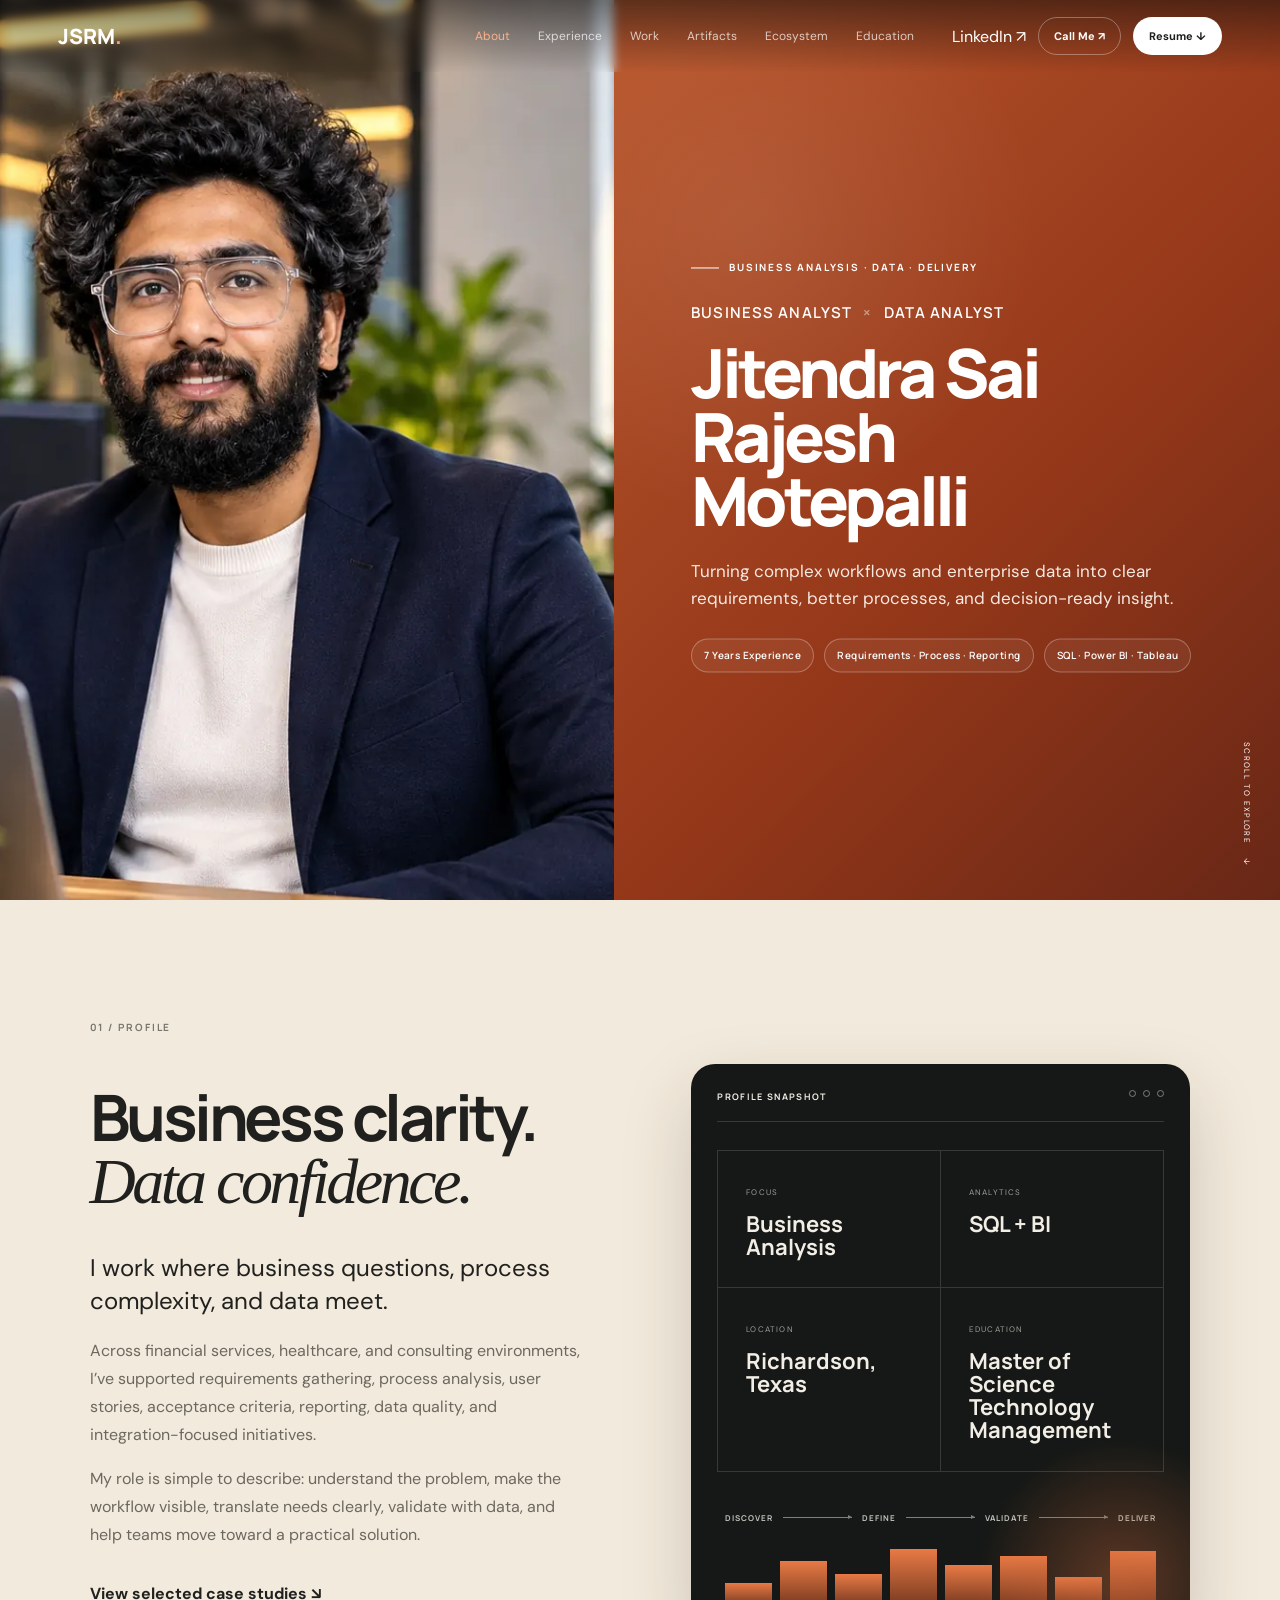
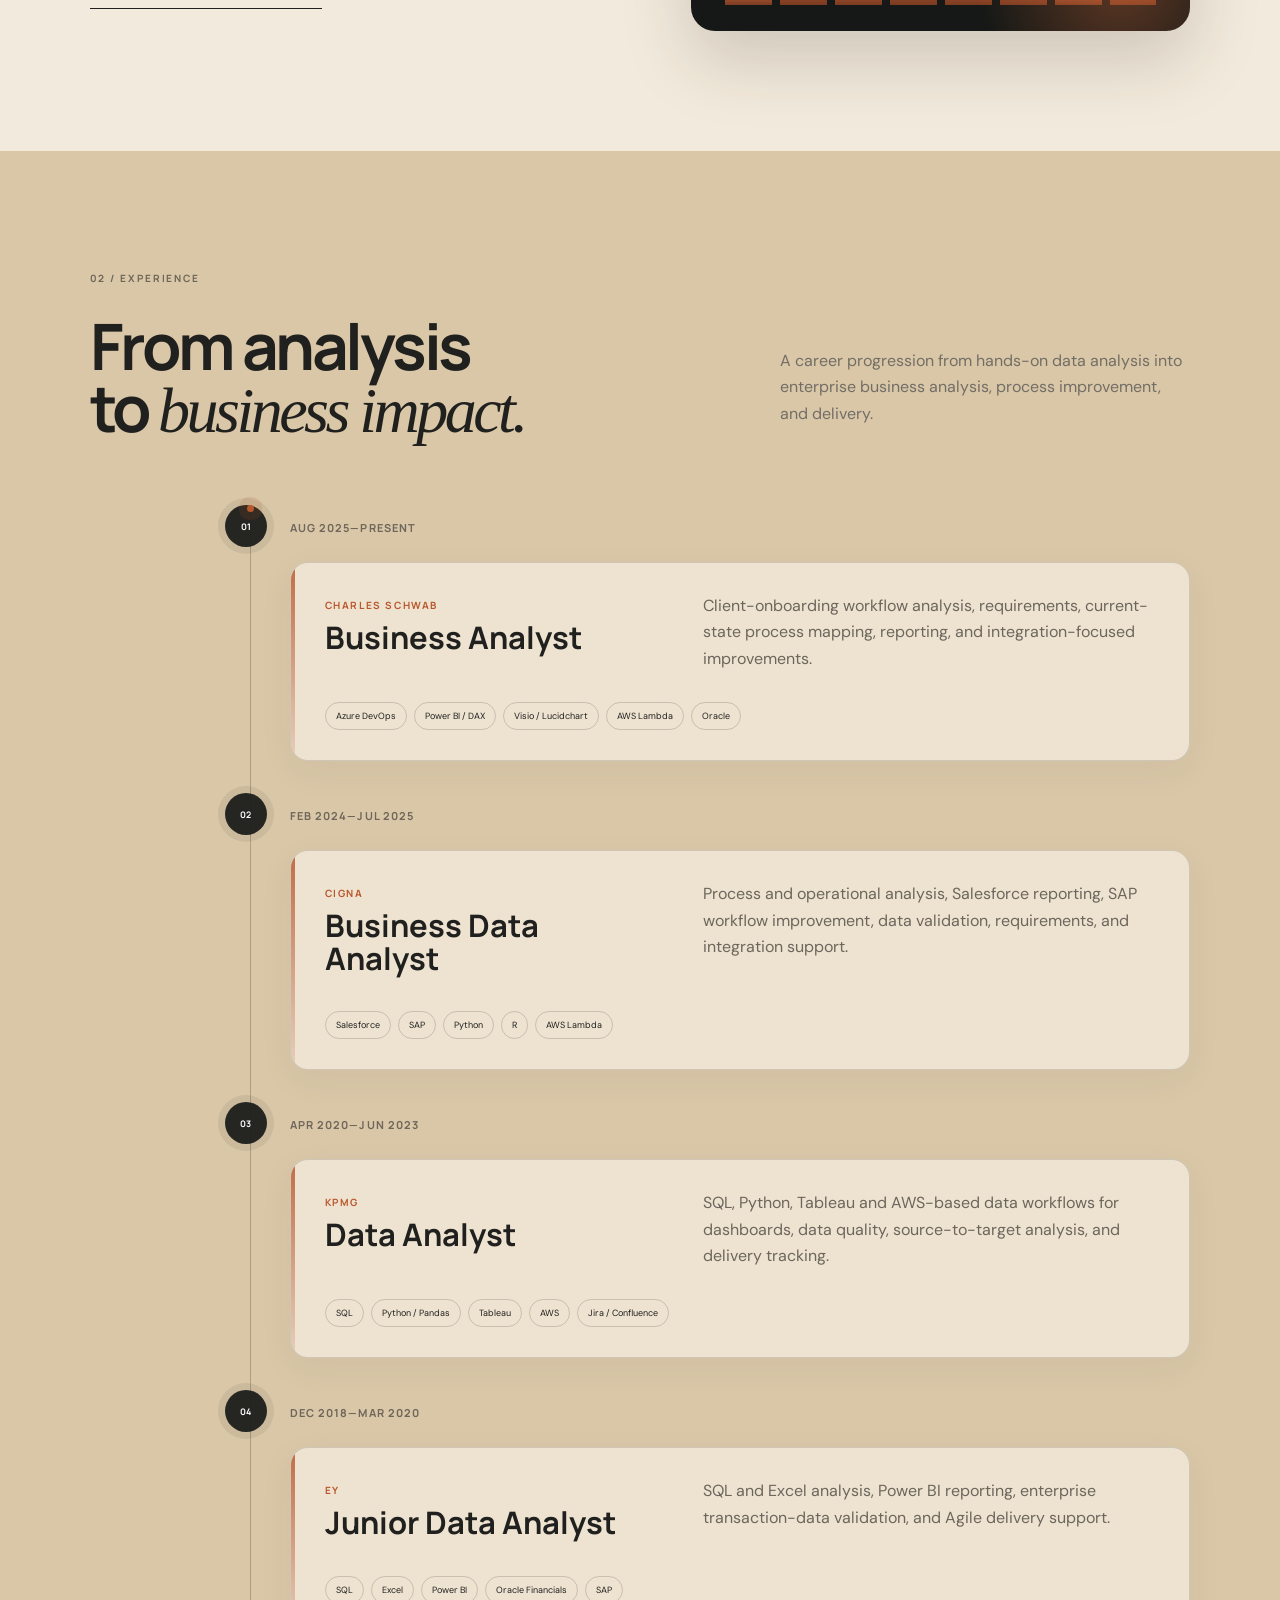
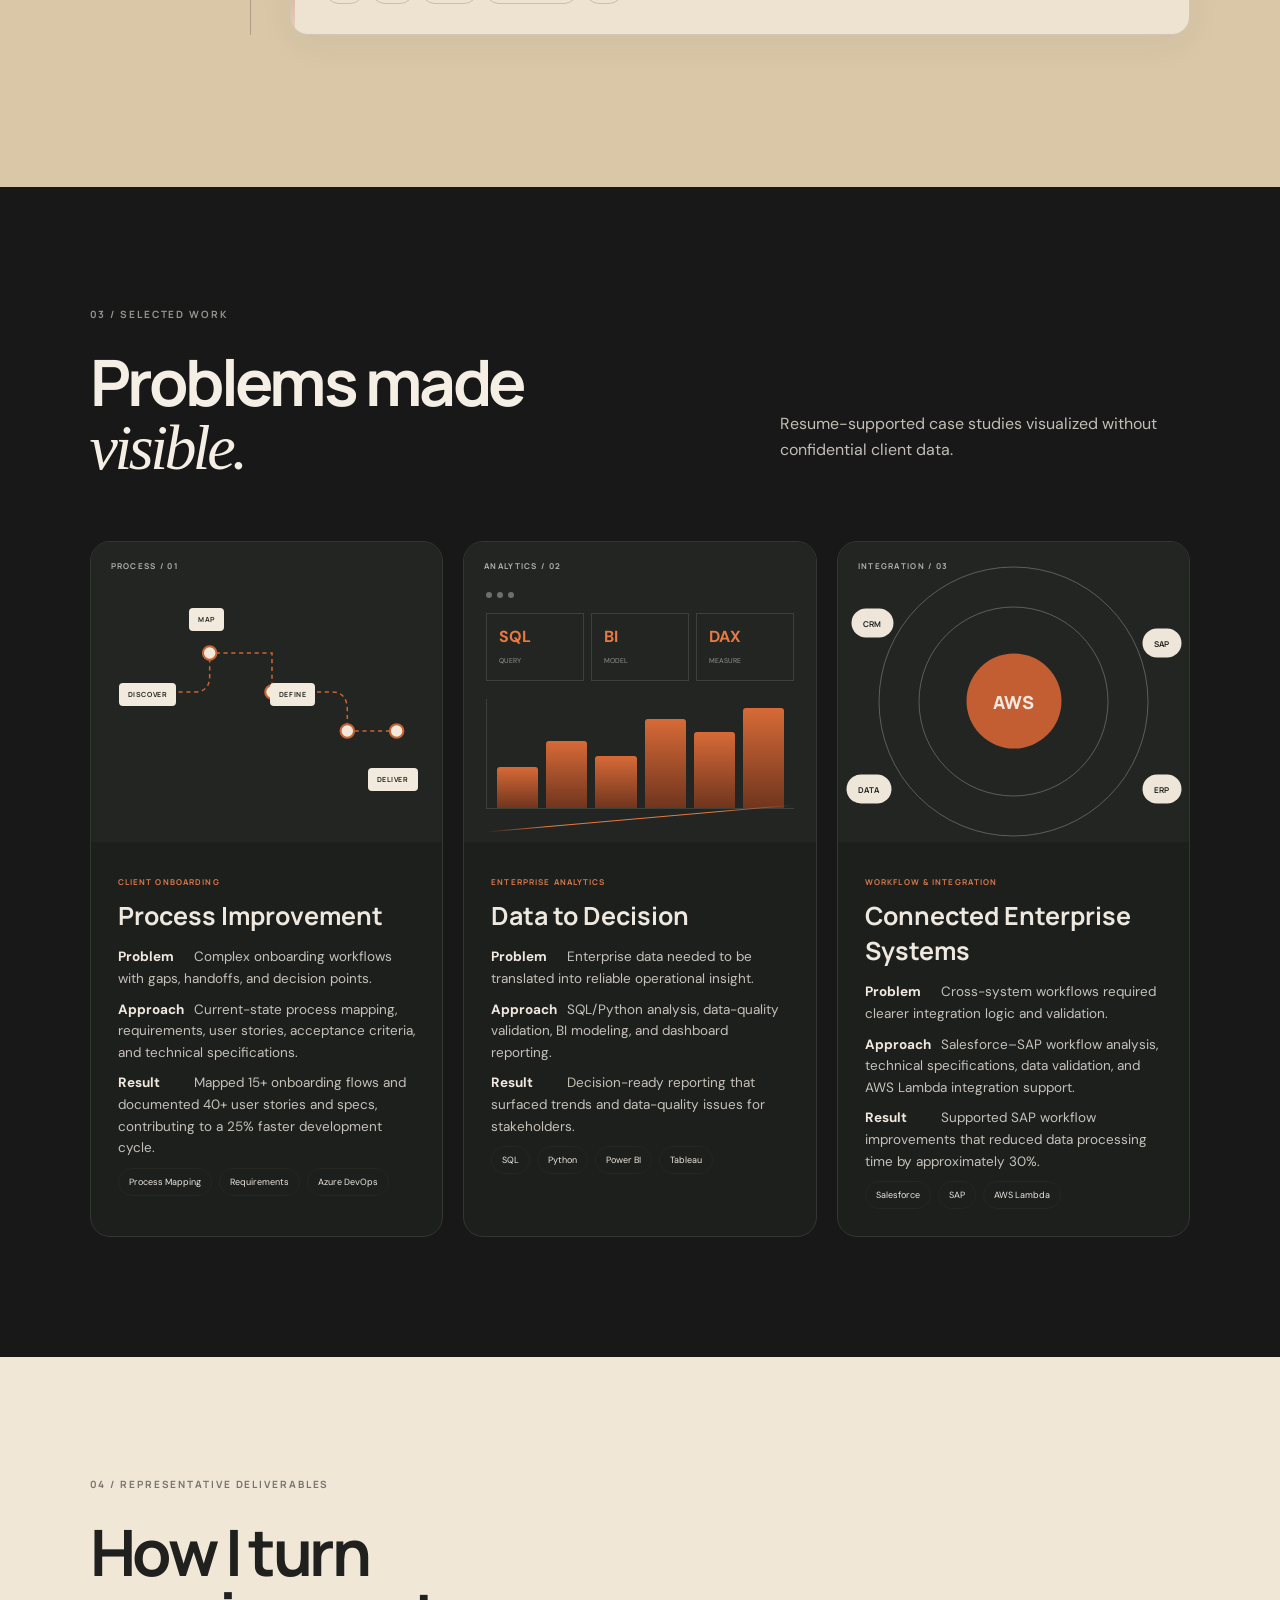
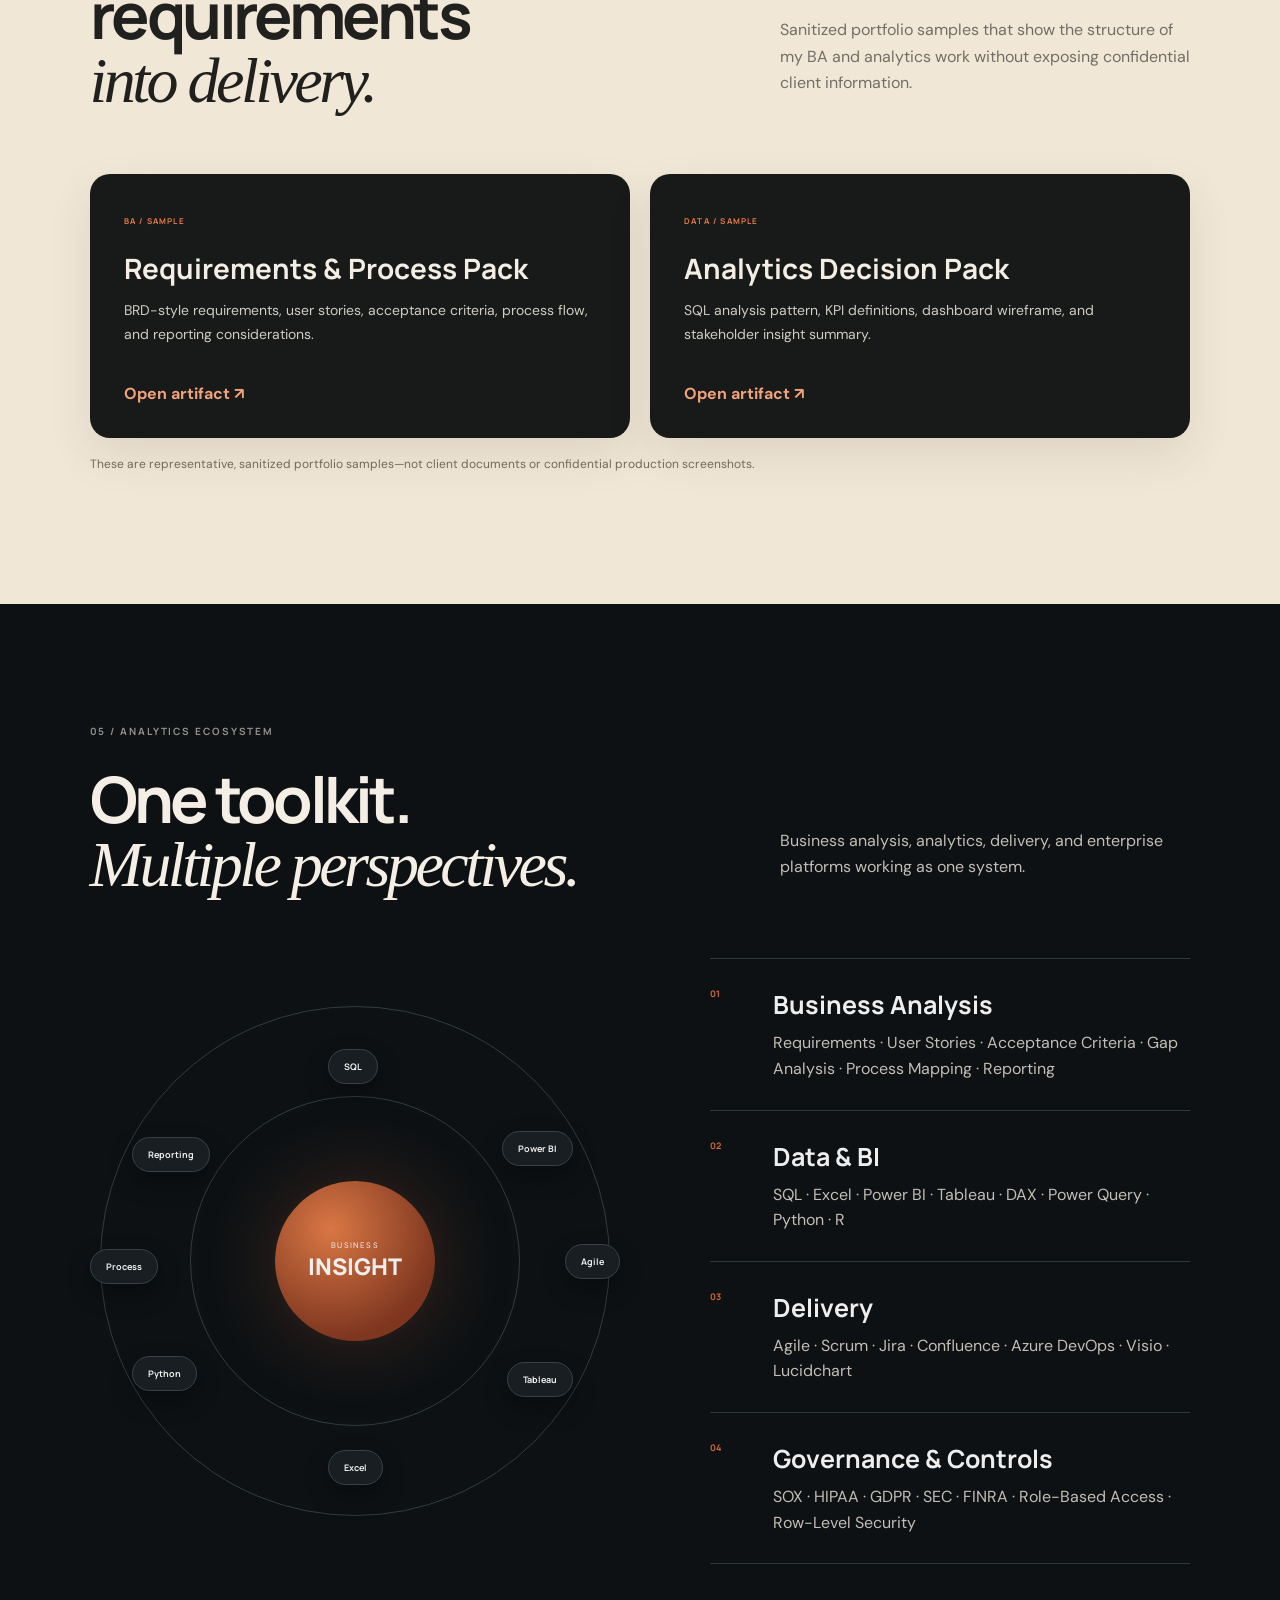
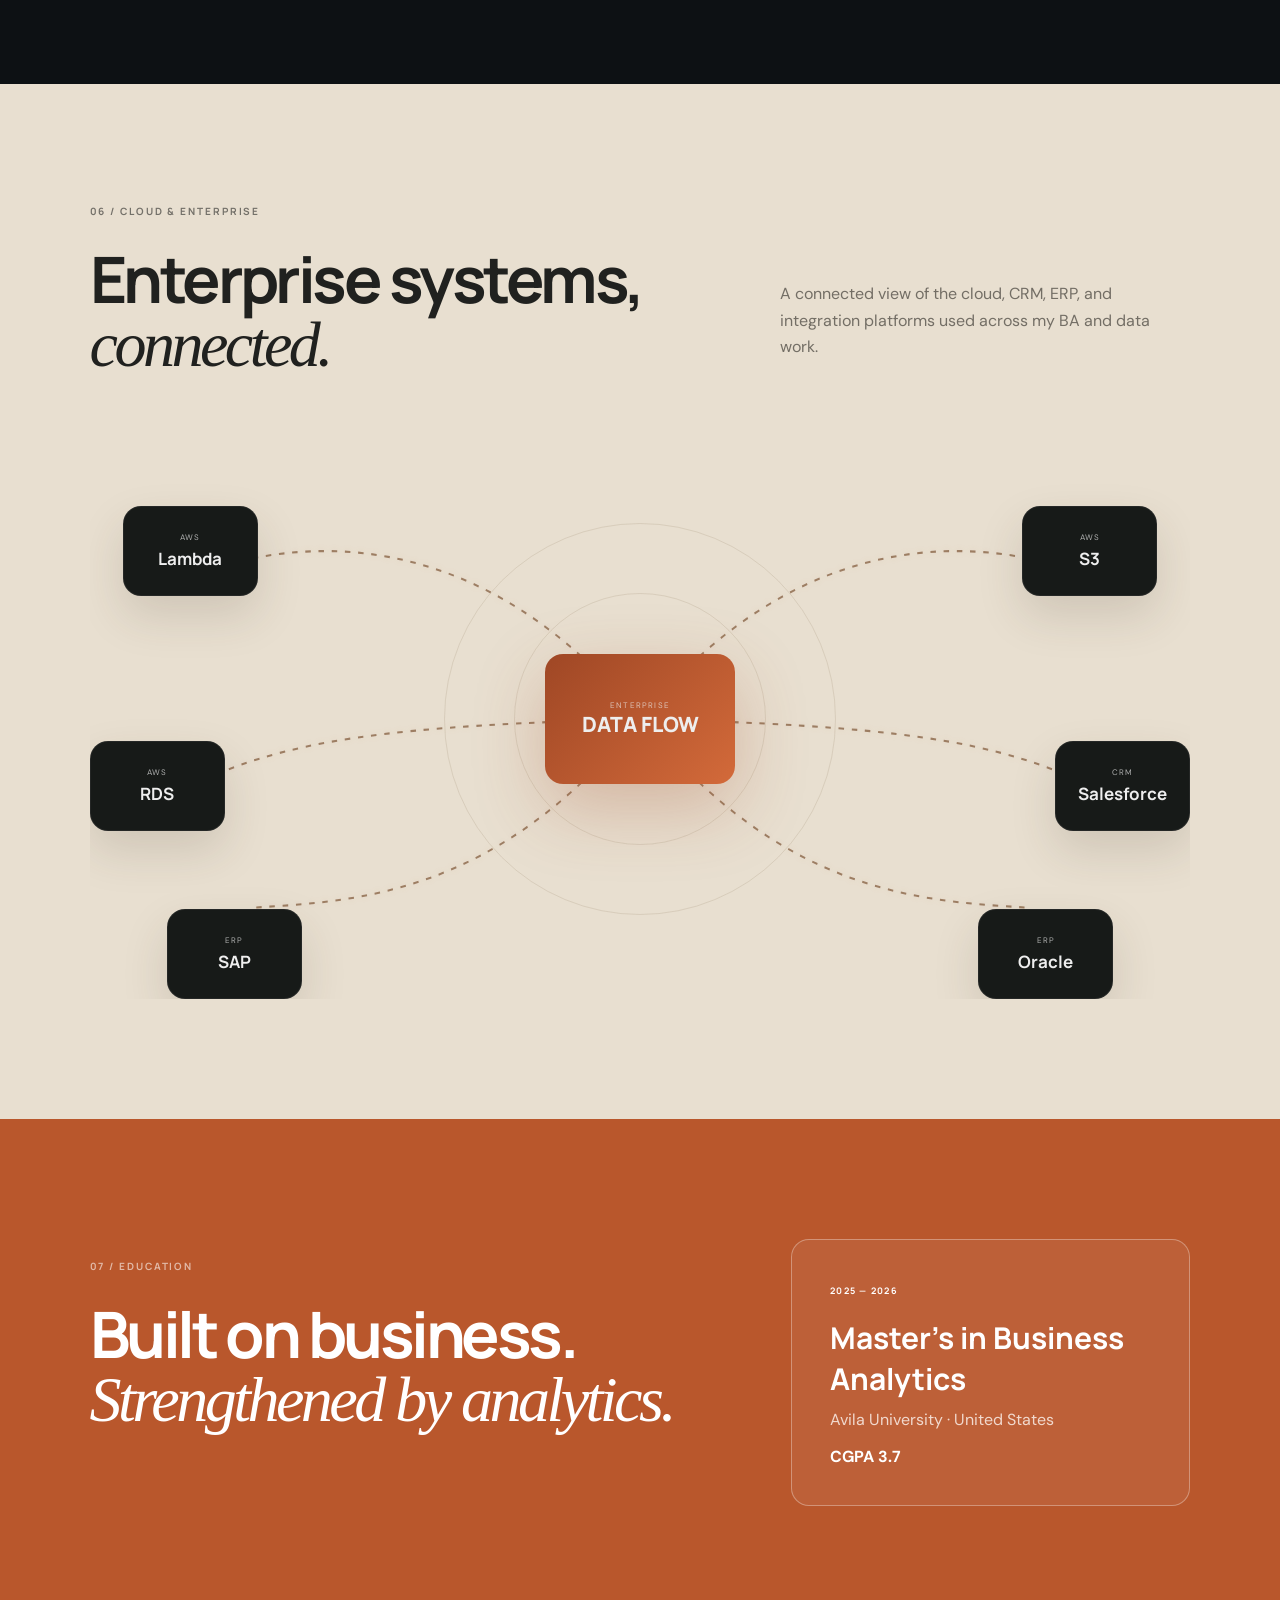
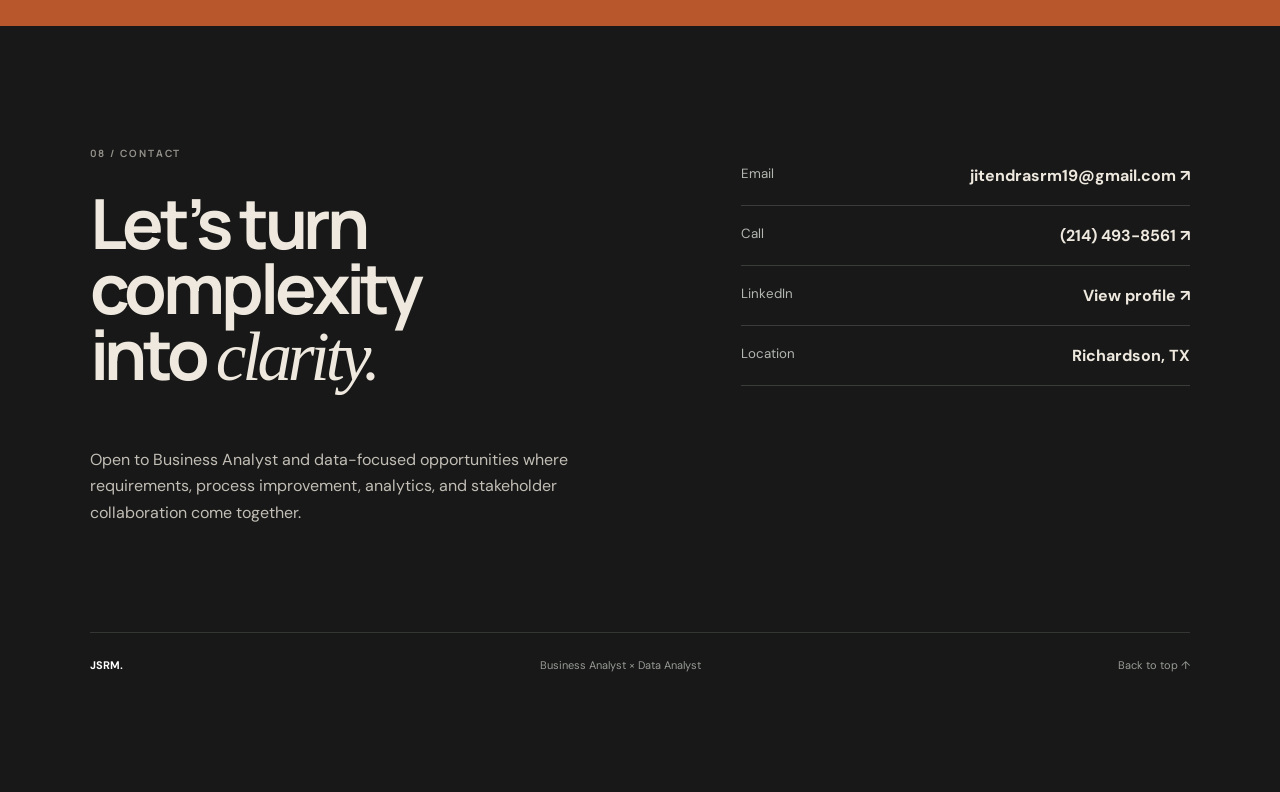
==== commit 0f3663ca: "Update index.html" ====
--- a/index.html
+++ b/index.html
@@ -26,7 +26,7 @@
 
 <section id="about" class="about cream section-pad"><div class="section-kicker">01 / PROFILE</div><div class="about-grid">
  <div class="about-copy reveal"><h2>Business clarity.<br><em>Data confidence.</em></h2><p class="lead">I work where business questions, process complexity, and data meet.</p><p>Across financial services, healthcare, and consulting environments, I’ve supported requirements gathering, process analysis, user stories, acceptance criteria, reporting, data quality, and integration-focused initiatives.</p><p>My role is simple to describe: understand the problem, make the workflow visible, translate needs clearly, validate with data, and help teams move toward a practical solution.</p><a class="inline-link" href="#projects">View selected case studies ↘</a></div>
- <div class="profile-console reveal"><div class="console-top"><span>PROFILE SNAPSHOT</span><i></i><i></i><i></i></div><div class="console-grid"><div class="metric"><small>FOCUS</small><b>Business<br>Analysis</b></div><div class="metric"><small>ANALYTICS</small><b>SQL + BI</b></div><div class="metric"><small>LOCATION</small><b>Richardson,<br>Texas</b></div><div class="metric"><small>EDUCATION</small><b>Master’s<br>Business Analytics</b></div></div><div class="mini-flow"><span>DISCOVER</span><i></i><span>DEFINE</span><i></i><span>VALIDATE</span><i></i><span>DELIVER</span></div><div class="signal"><b></b><b></b><b></b><b></b><b></b><b></b><b></b><b></b></div></div>
+ <div class="profile-console reveal"><div class="console-top"><span>PROFILE SNAPSHOT</span><i></i><i></i><i></i></div><div class="console-grid"><div class="metric"><small>FOCUS</small><b>Business<br>Analysis</b></div><div class="metric"><small>ANALYTICS</small><b>SQL + BI</b></div><div class="metric"><small>LOCATION</small><b>Richardson,<br>Texas</b></div><div class="metric"><small>EDUCATION</small><b>Master of Science<br>Technology Management</b></div></div><div class="mini-flow"><span>DISCOVER</span><i></i><span>DEFINE</span><i></i><span>VALIDATE</span><i></i><span>DELIVER</span></div><div class="signal"><b></b><b></b><b></b><b></b><b></b><b></b><b></b><b></b></div></div>
  </div></section>
 
 <section id="experience" class="experience sand section-pad"><div class="section-head reveal"><div><div class="section-kicker">02 / EXPERIENCE</div><h2>From analysis<br>to <em>business impact.</em></h2></div><p>A career progression from hands-on data analysis into enterprise business analysis, process improvement, and delivery.</p></div>
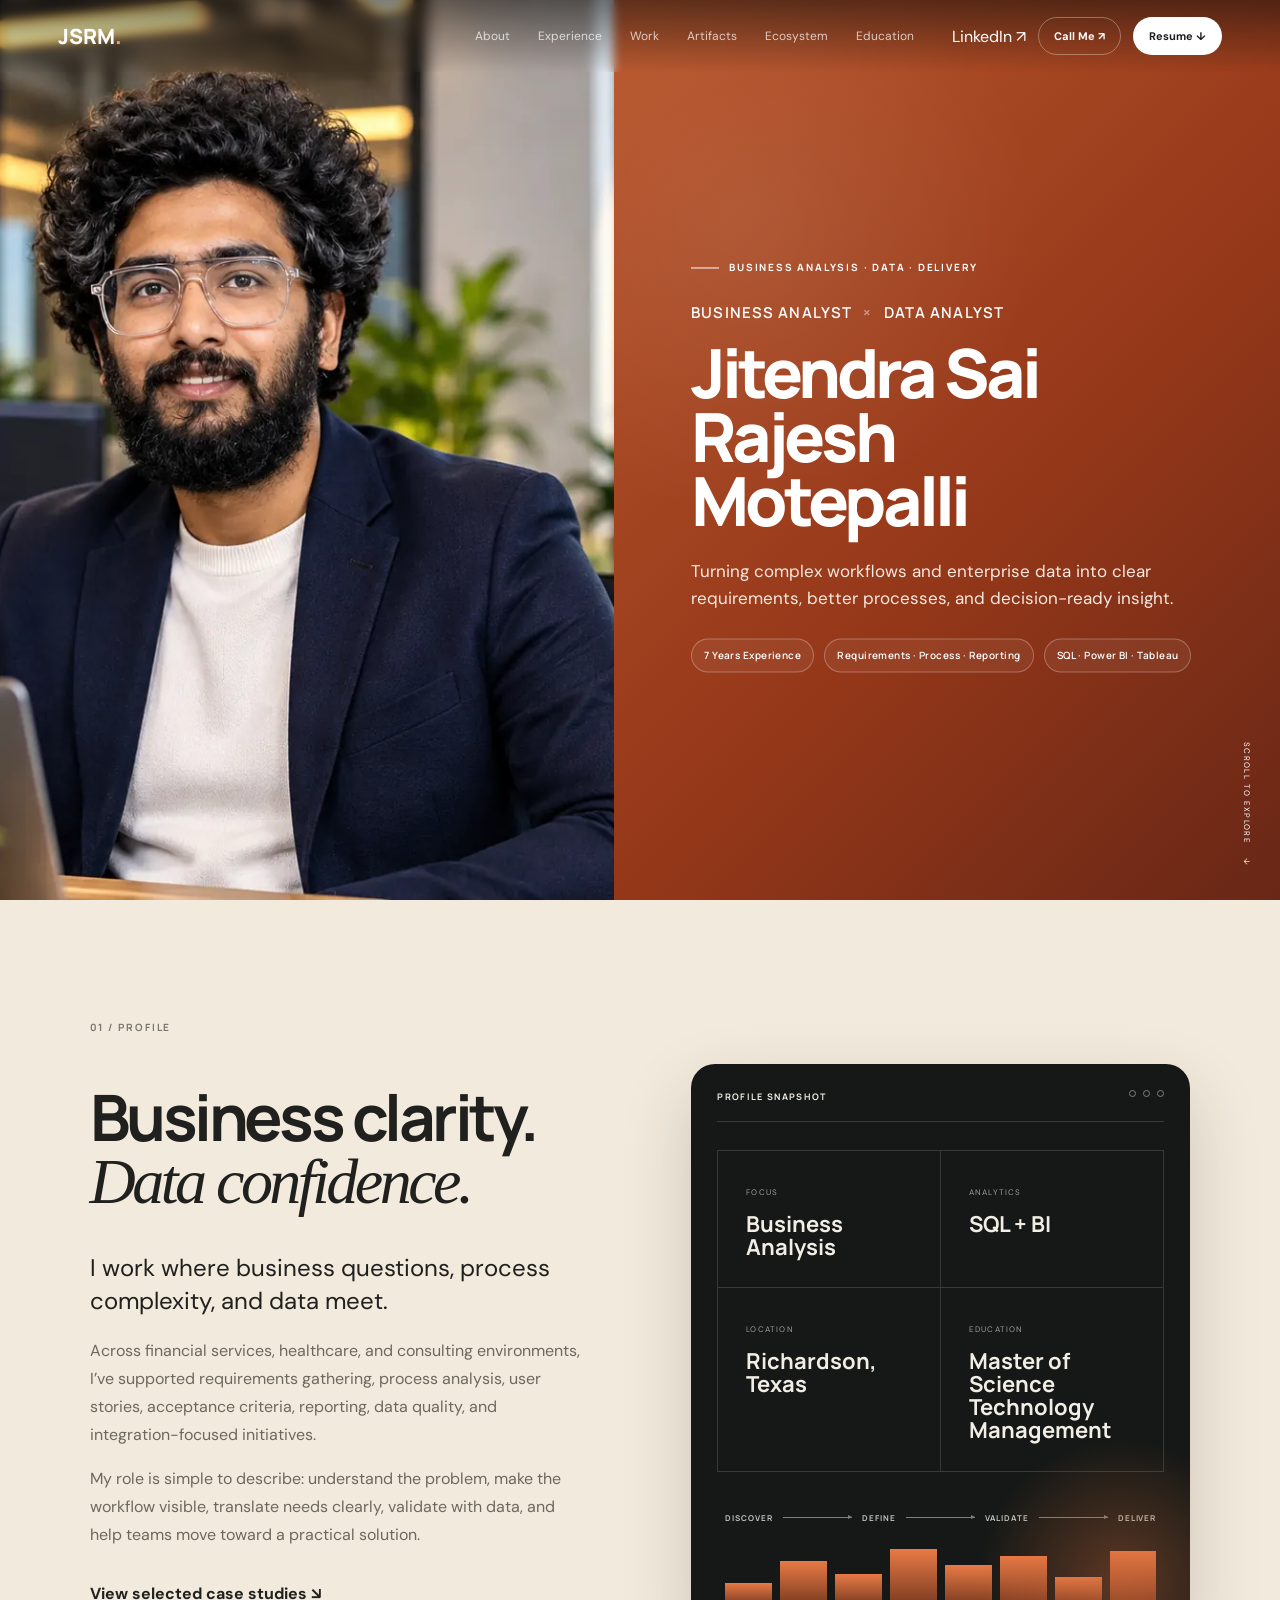
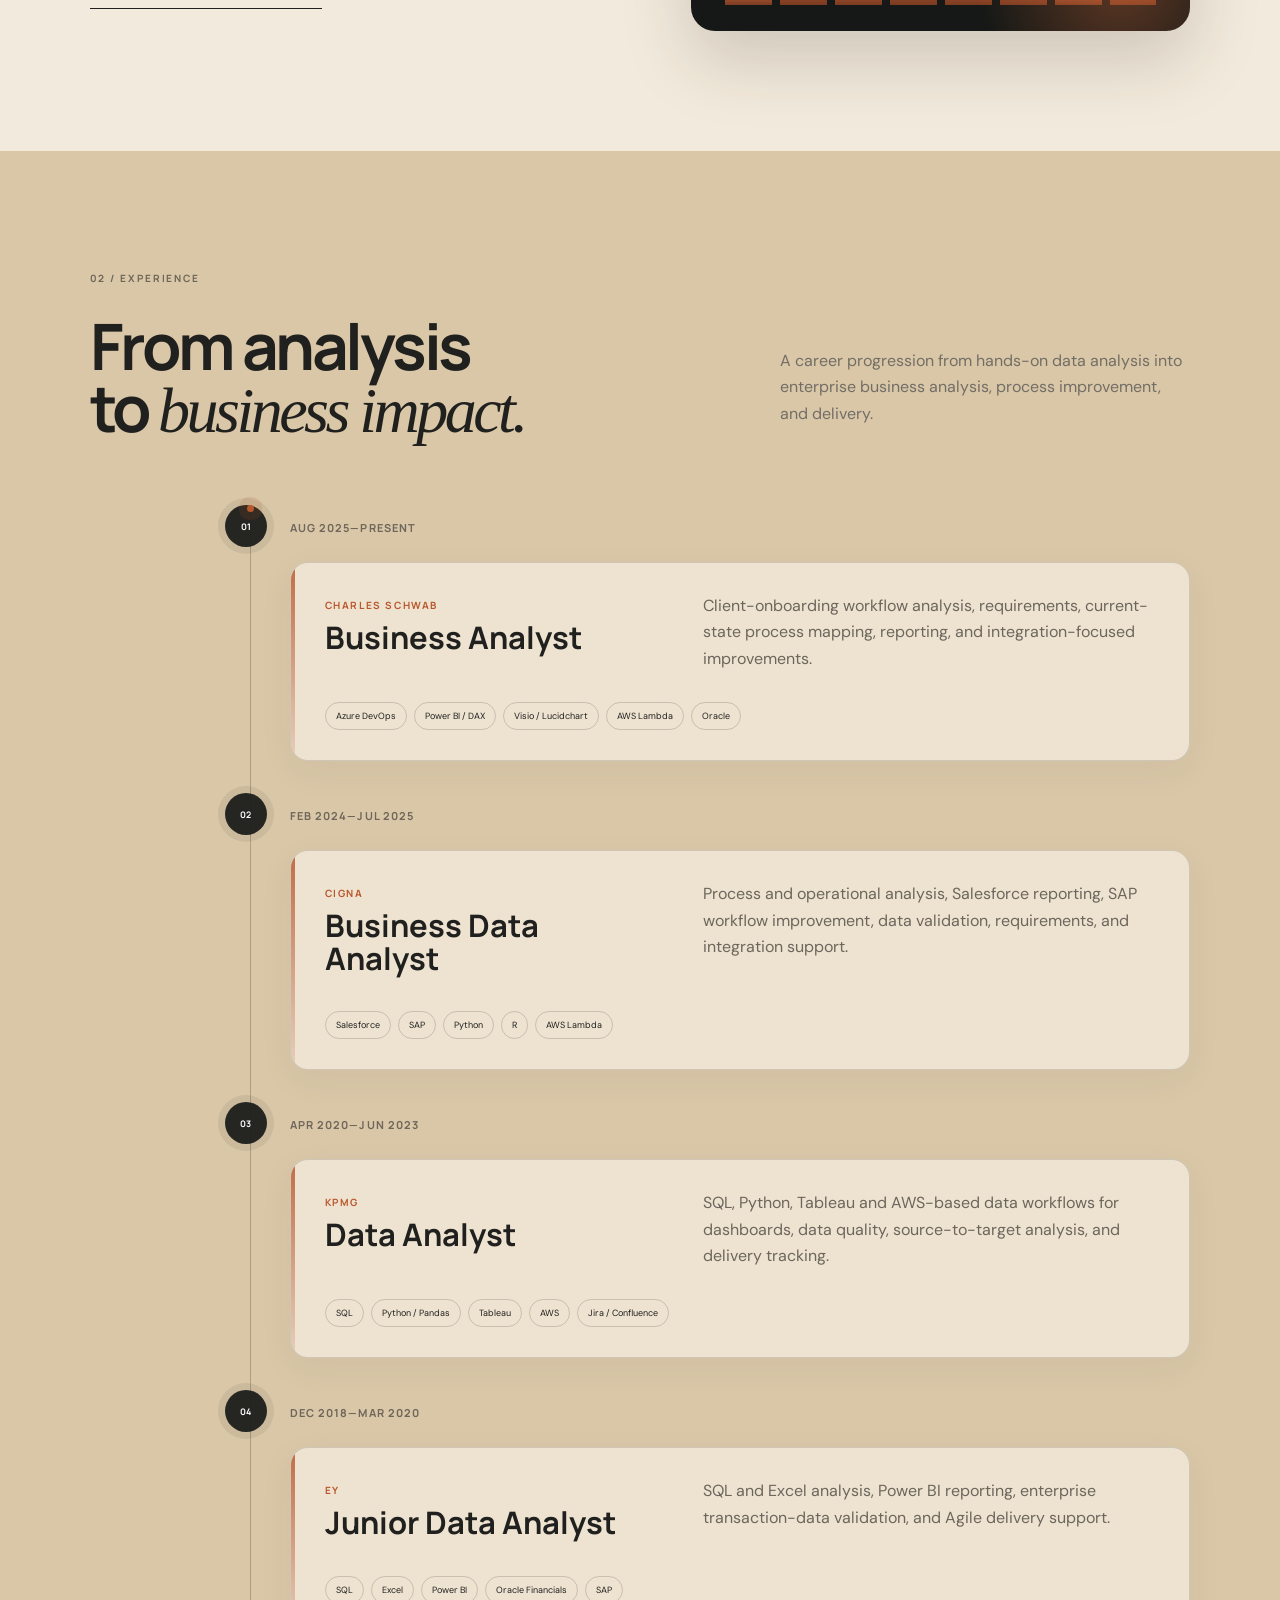
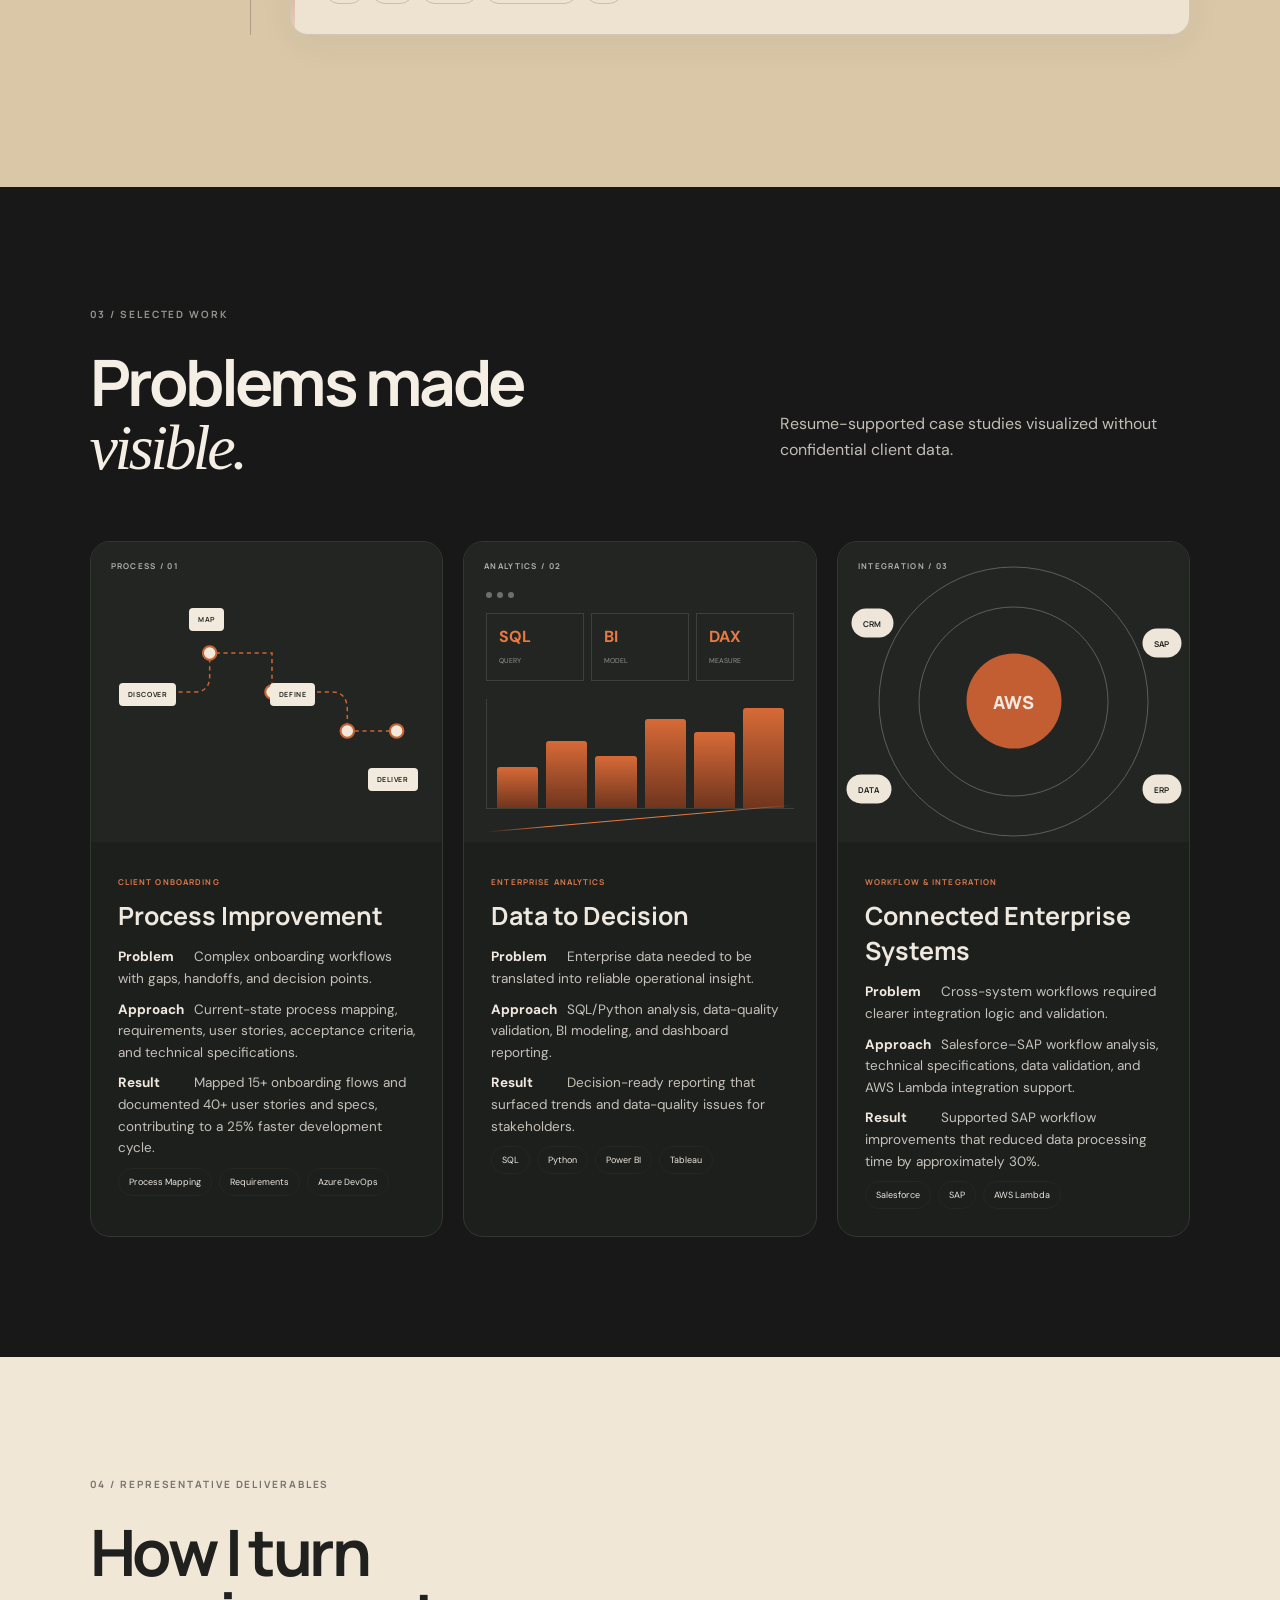
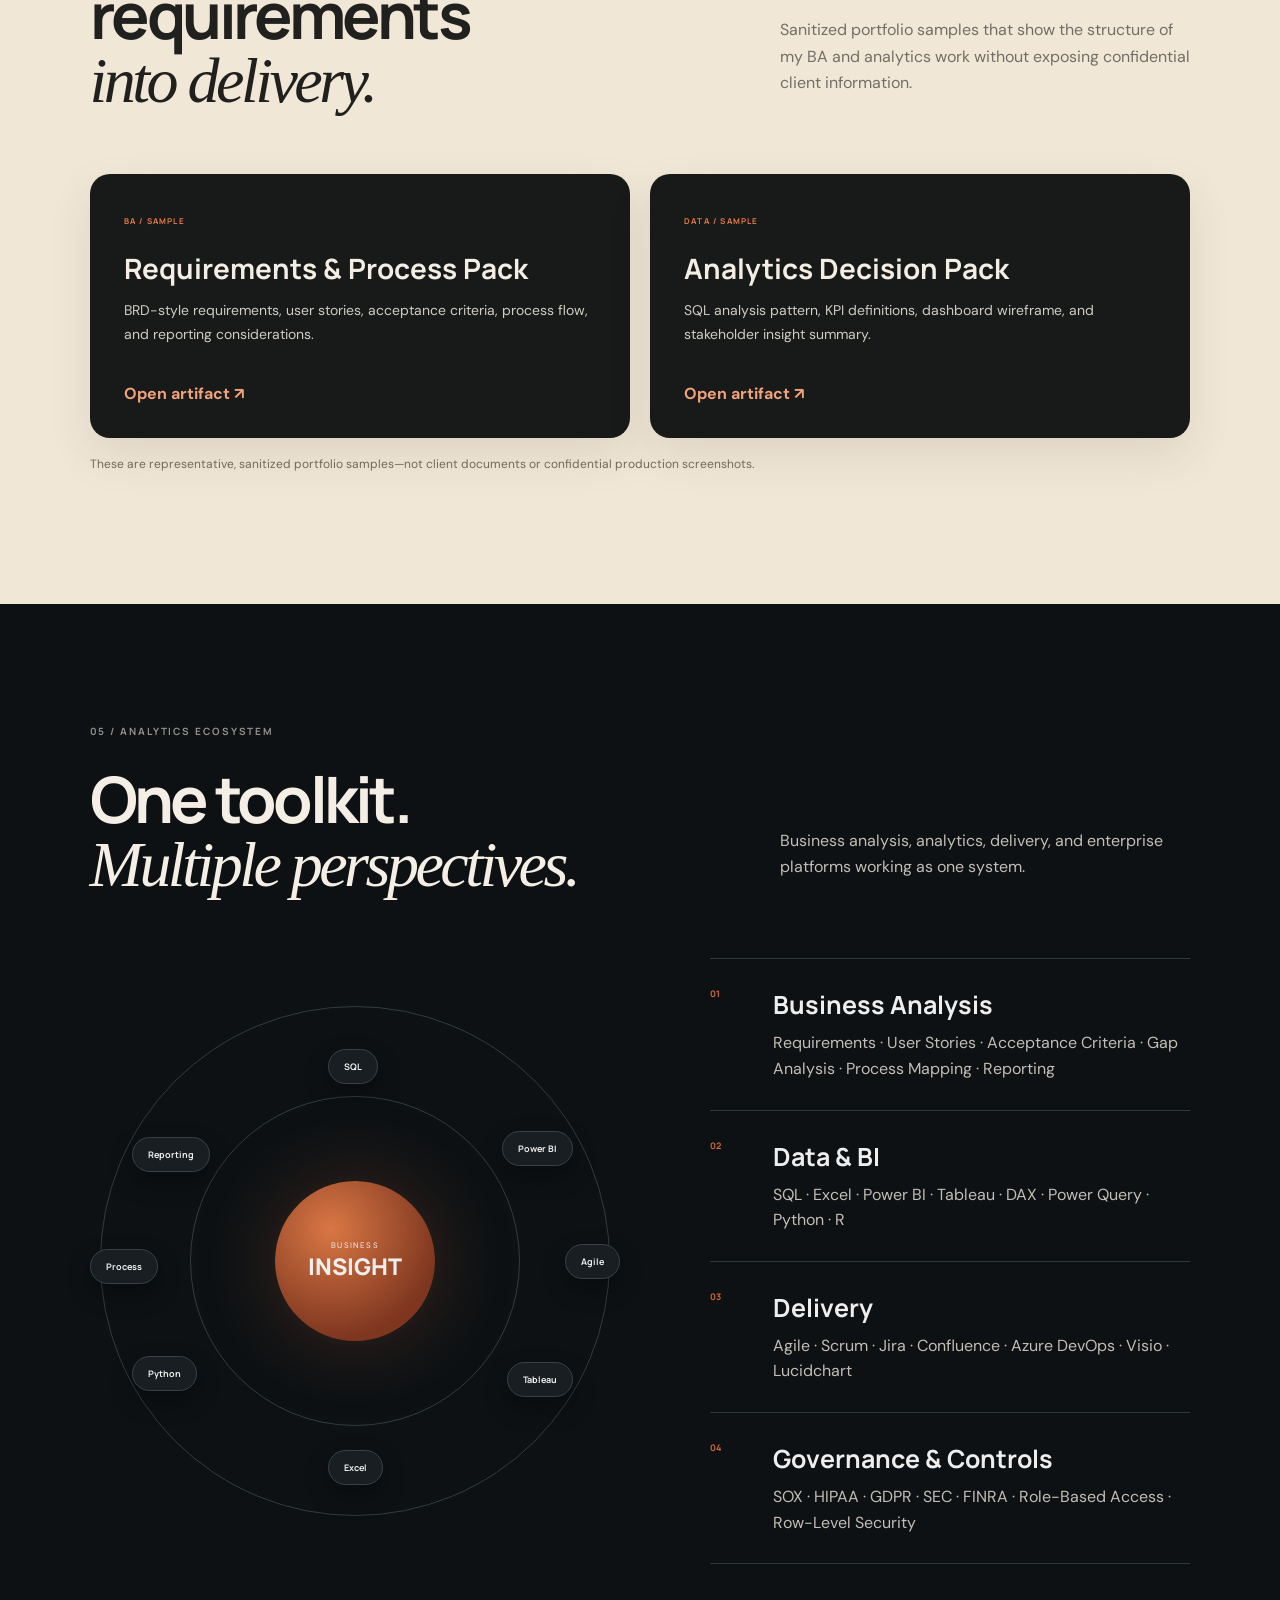
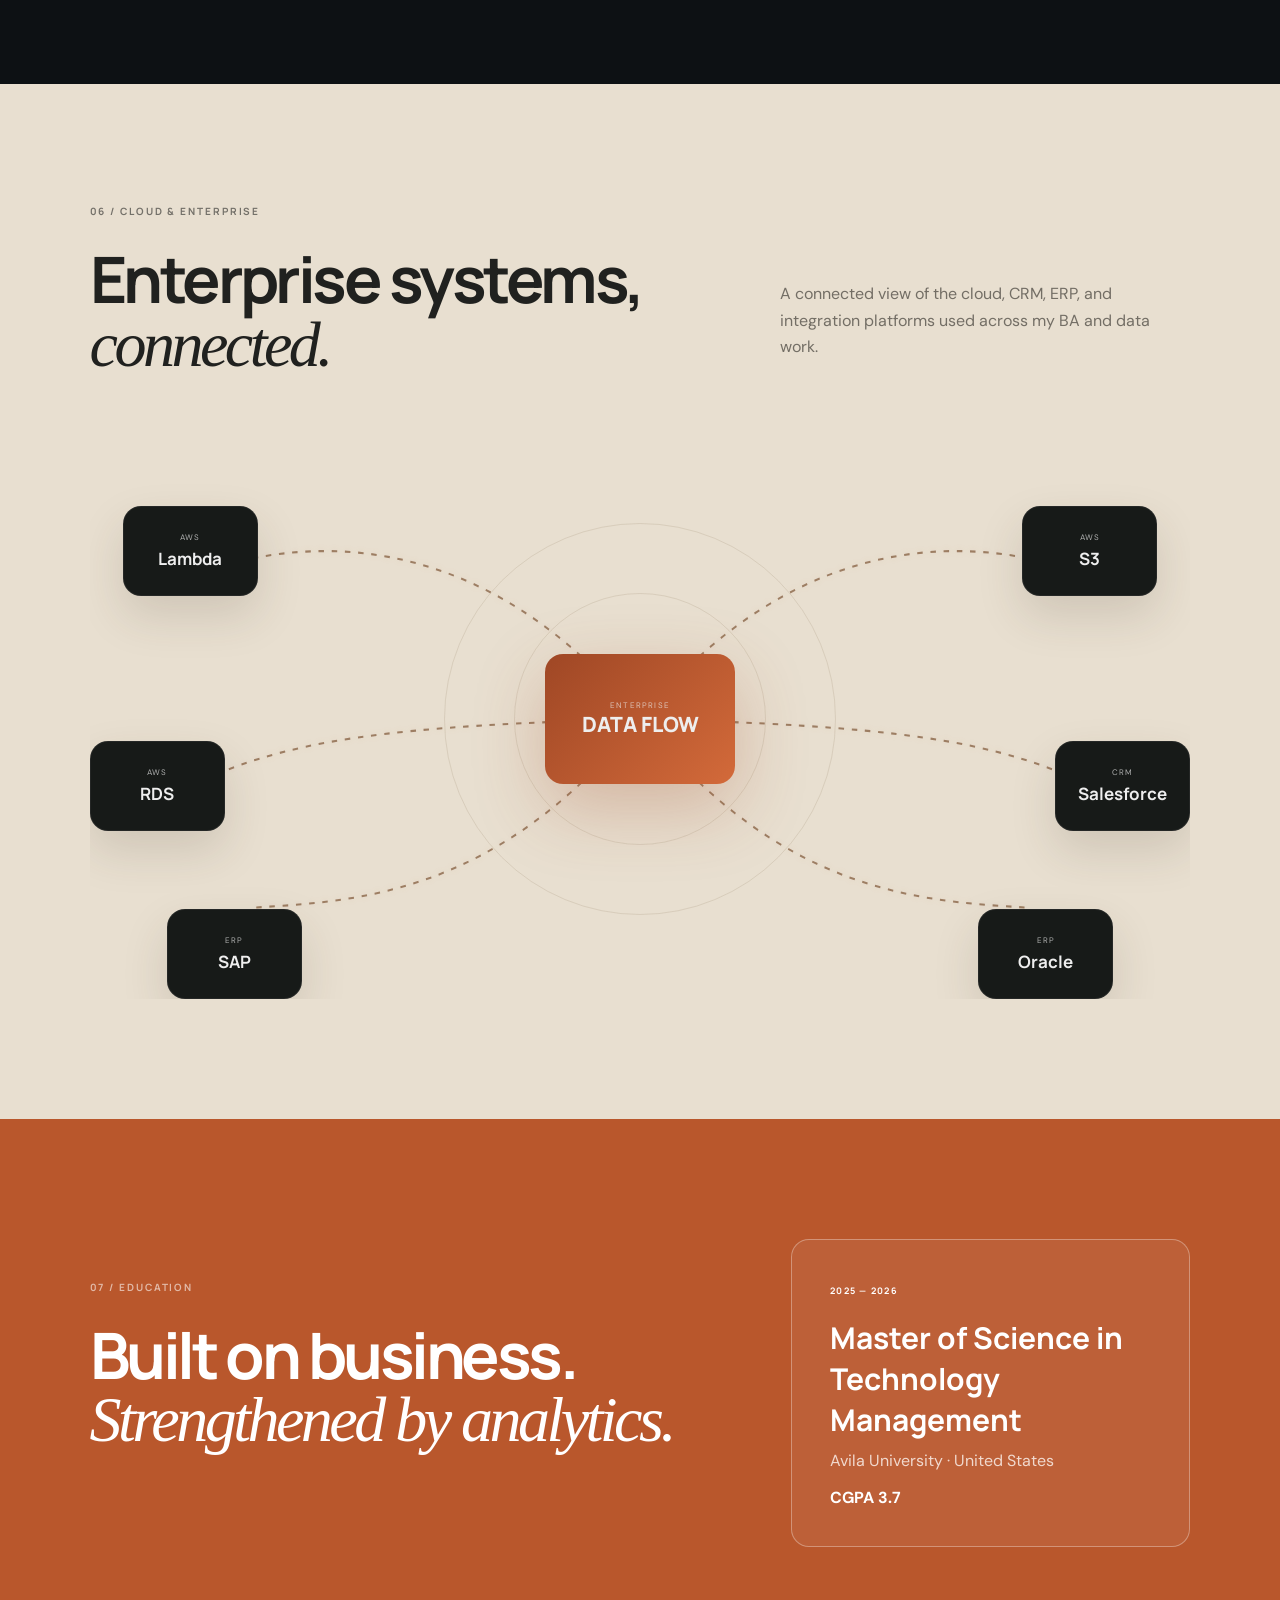
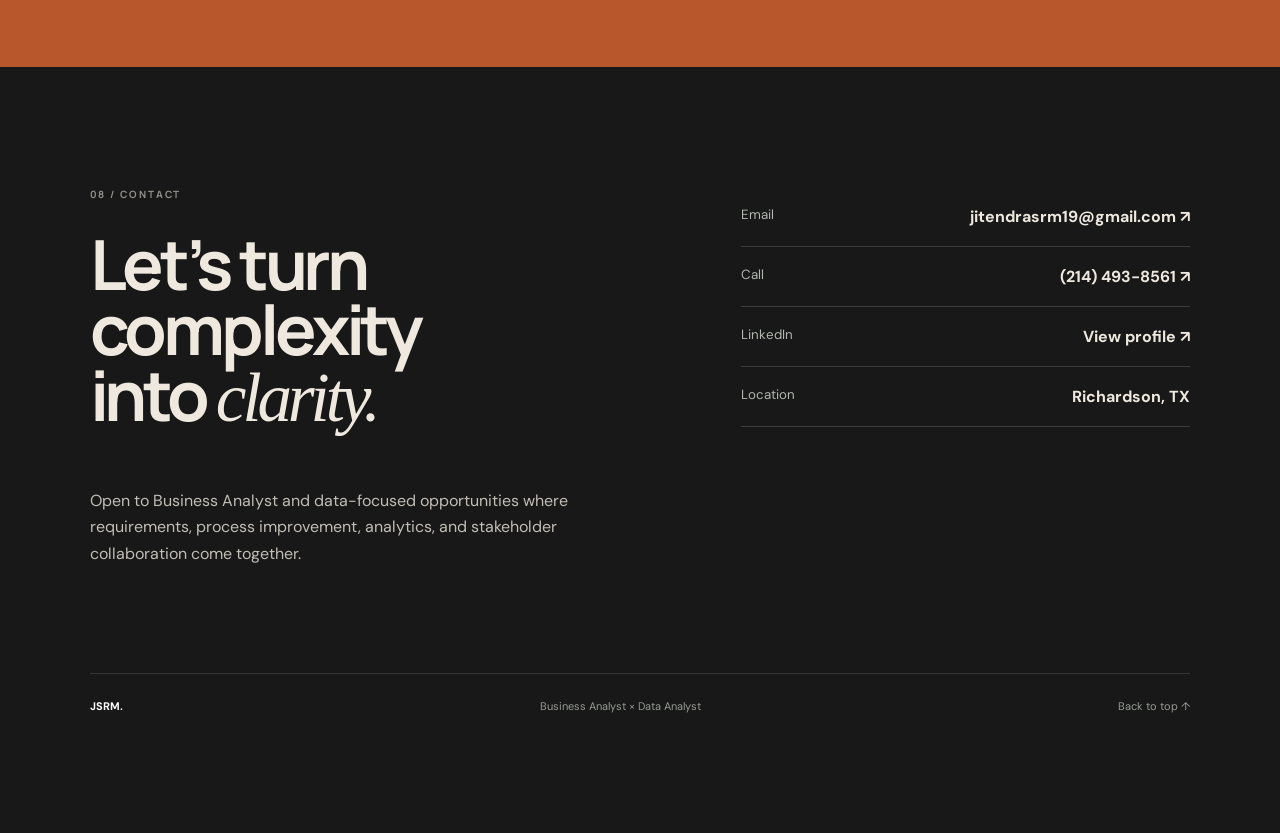
==== commit ea23acef: "Update index.html" ====
--- a/index.html
+++ b/index.html
@@ -52,6 +52,6 @@
 
 <section class="cloud section-pad"><div class="section-head reveal"><div><div class="section-kicker">06 / CLOUD & ENTERPRISE</div><h2>Enterprise systems,<br><em>connected.</em></h2></div><p>A connected view of the cloud, CRM, ERP, and integration platforms used across my BA and data work.</p></div><div class="cloud-map reveal"><div class="cloud-core"><span>ENTERPRISE</span><b>DATA FLOW</b></div><div class="cloud-node cn1"><small>AWS</small><b>Lambda</b></div><div class="cloud-node cn2"><small>AWS</small><b>S3</b></div><div class="cloud-node cn3"><small>AWS</small><b>RDS</b></div><div class="cloud-node cn4"><small>CRM</small><b>Salesforce</b></div><div class="cloud-node cn5"><small>ERP</small><b>SAP</b></div><div class="cloud-node cn6"><small>ERP</small><b>Oracle</b></div><svg viewBox="0 0 1000 430" preserveAspectRatio="none"><path d="M500 215 C370 80 220 70 110 100"/><path d="M500 215 C630 80 780 70 890 100"/><path d="M500 215 C280 220 170 230 85 270"/><path d="M500 215 C720 220 830 230 915 270"/><path d="M500 215 C370 350 245 355 145 360"/><path d="M500 215 C630 350 755 355 855 360"/></svg></div></section>
 
-<section id="education" class="education rust section-pad"><div class="edu-grid reveal"><div><div class="section-kicker">07 / EDUCATION</div><h2>Built on business.<br><em>Strengthened by analytics.</em></h2></div><div class="edu-card"><span>2025 — 2026</span><h3>Master’s in Business Analytics</h3><p>Avila University · United States</p><b>CGPA 3.7</b></div></div></section>
+<section id="education" class="education rust section-pad"><div class="edu-grid reveal"><div><div class="section-kicker">07 / EDUCATION</div><h2>Built on business.<br><em>Strengthened by analytics.</em></h2></div><div class="edu-card"><span>2025 — 2026</span><h3>Master of Science in Technology Management</h3><p>Avila University · United States</p><b>CGPA 3.7</b></div></div></section>
 <section id="contact" class="contact charcoal section-pad"><div class="contact-grid reveal"><div><div class="section-kicker">08 / CONTACT</div><h2>Let’s turn complexity<br>into <em>clarity.</em></h2><p>Open to Business Analyst and data-focused opportunities where requirements, process improvement, analytics, and stakeholder collaboration come together.</p></div><div class="contact-links"><a href="mailto:jitendrasrm19@gmail.com"><small>Email</small><span>jitendrasrm19@gmail.com ↗</span></a><a href="tel:+12144938561"><small>Call</small><span>(214) 493-8561 ↗</span></a><a href="https://www.linkedin.com/in/jitendra-sai-rajesh-motepalli/" target="_blank" rel="noopener"><small>LinkedIn</small><span>View profile ↗</span></a><div><small>Location</small><span>Richardson, TX</span></div></div></div><footer><b>JSRM.</b><span>Business Analyst × Data Analyst</span><a href="#home">Back to top ↑</a></footer></section>
 </main><script src="script.js"></script></body></html>
